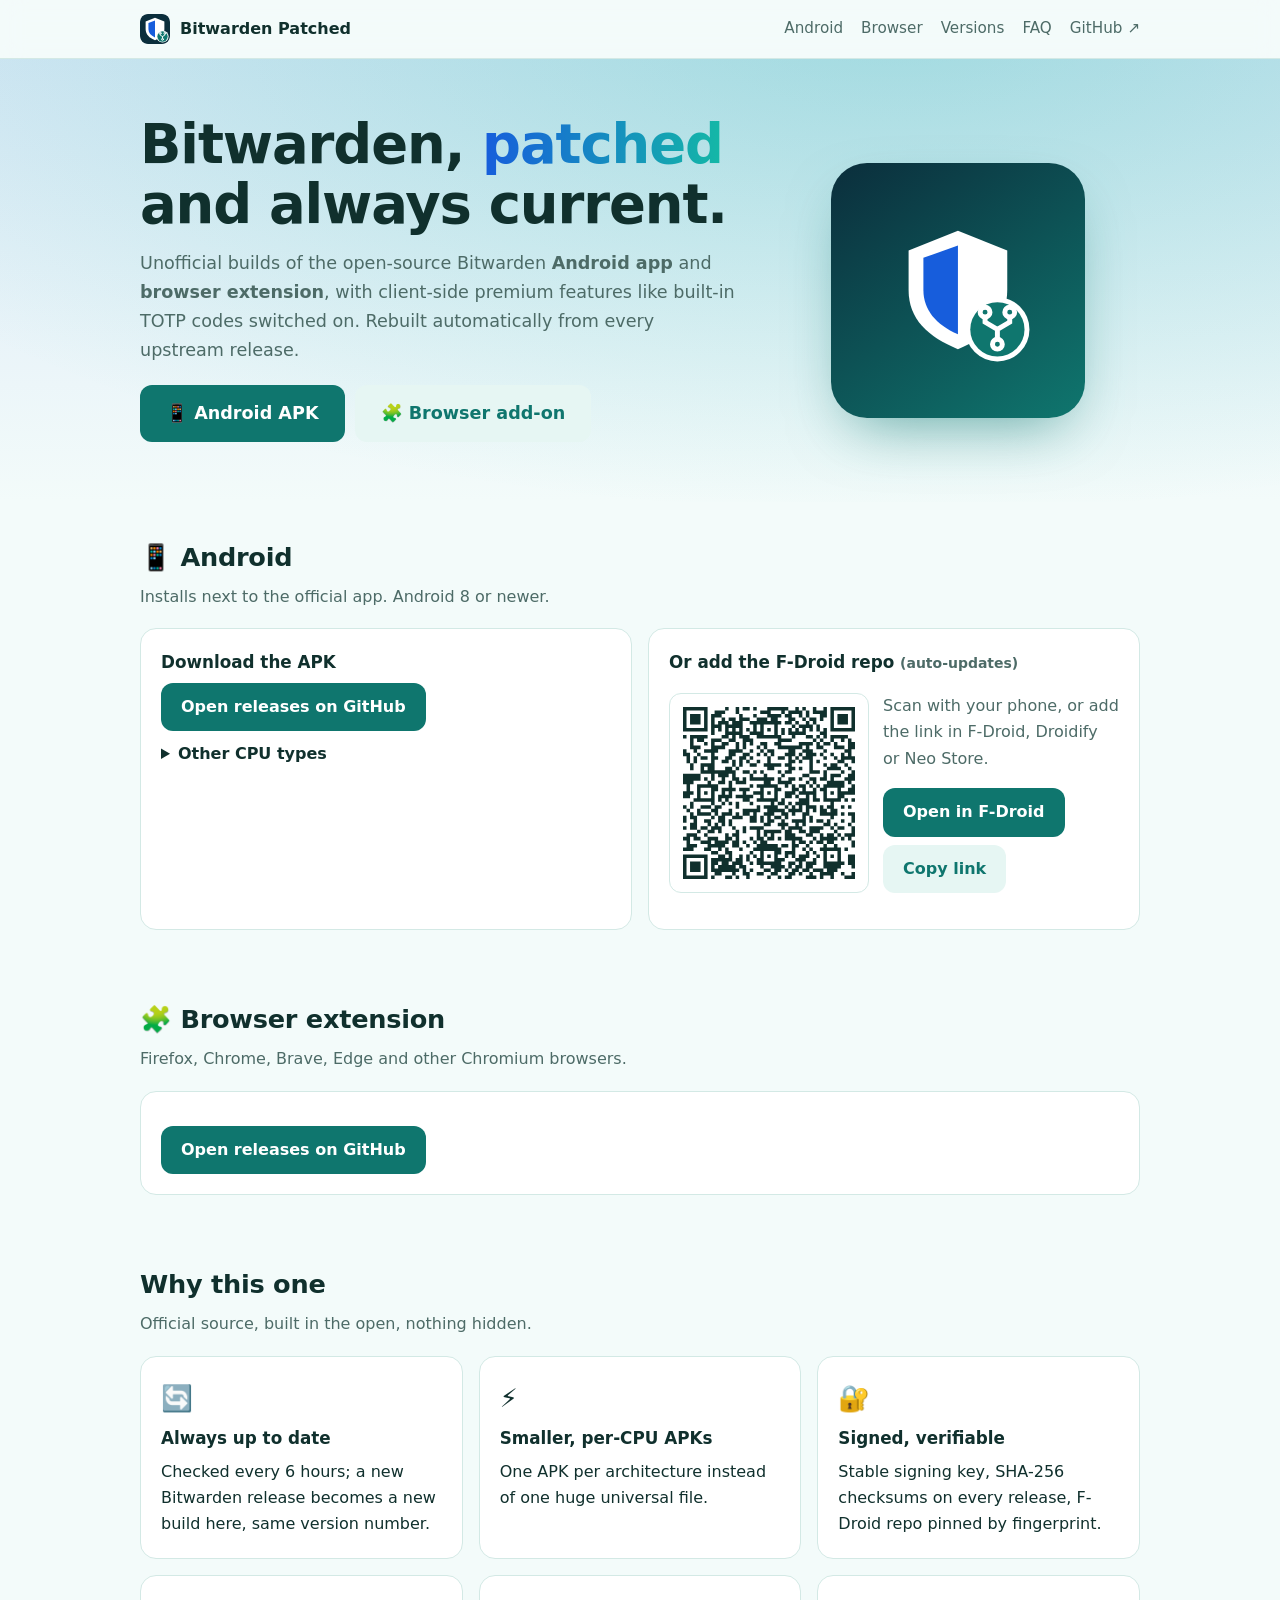
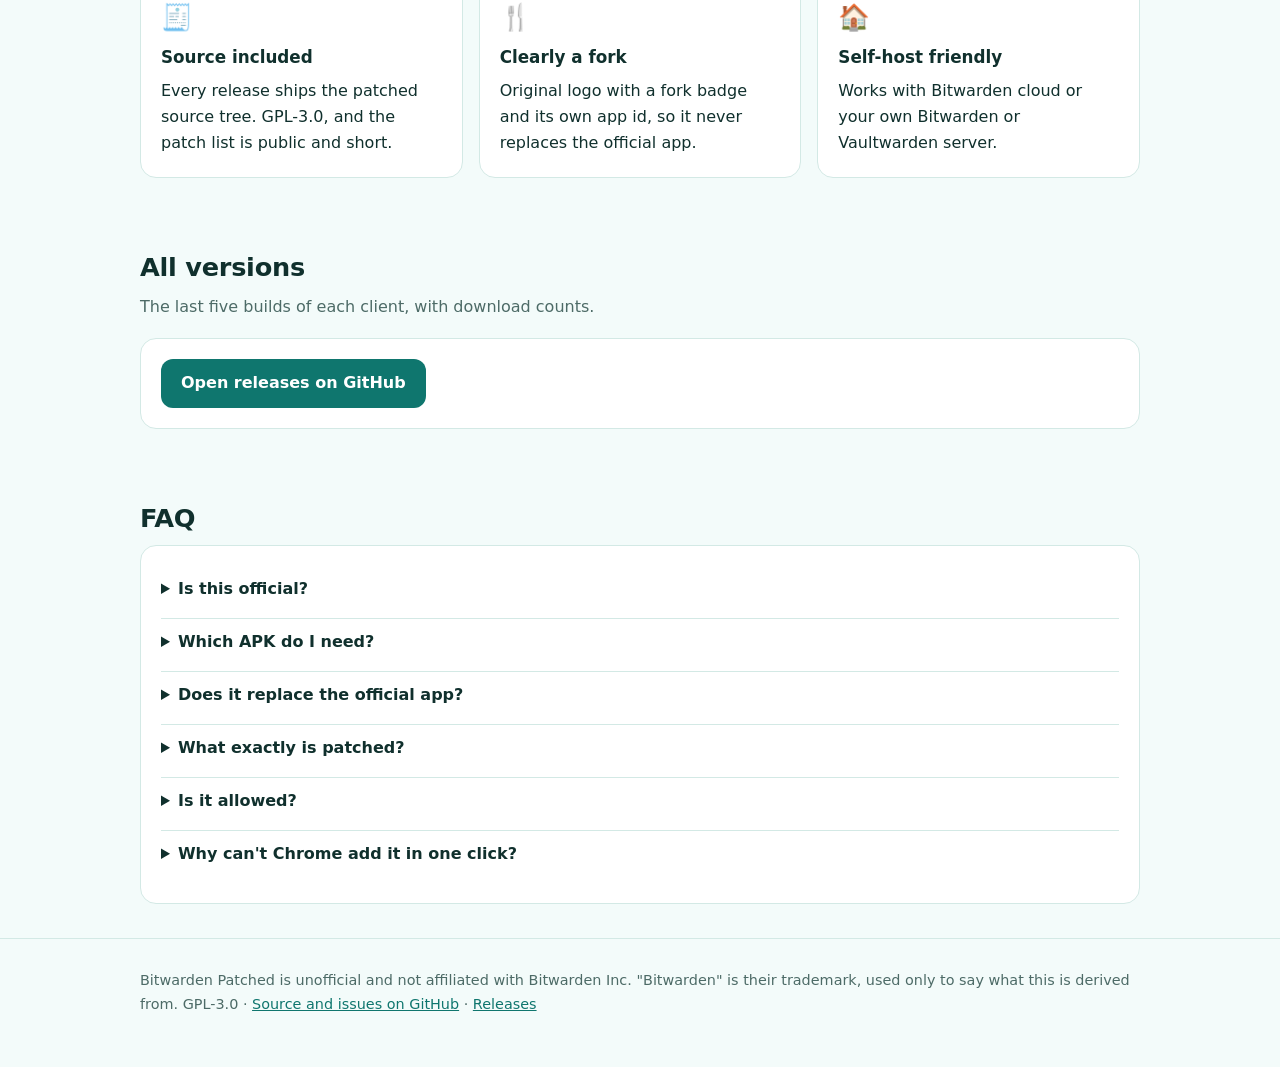
==== docs/index.html @ 2d23d82d "Redesign site: SEO meta, JSON-LD, OG card, dark mode, responsive layout, FAQ Co-Authored-By: Claude " ====
<!DOCTYPE html>
<html lang="en"><head><meta charset="utf-8">
<meta name="viewport" content="width=device-width,initial-scale=1,viewport-fit=cover">
<title>Bitwarden Patched: auto-updated Bitwarden APK and browser extension</title>
<meta name="description" content="Download patched, auto-updated builds of the open-source Bitwarden app for Android (per-CPU APKs, F-Droid repo) and for Firefox, Chrome, Brave and Edge. Built from every upstream release.">
<meta name="keywords" content="Bitwarden, Bitwarden APK, Bitwarden F-Droid, Bitwarden TOTP, Bitwarden premium features, Vaultwarden client, Bitwarden fork, password manager">
<link rel="canonical" href="https://mkalmousli.github.io/bitwarden-patched/">
<meta name="theme-color" content="#0f766e"><meta name="color-scheme" content="light dark">
<link rel="icon" href="favicon.svg" type="image/svg+xml"><link rel="manifest" href="site.webmanifest">
<meta property="og:type" content="website"><meta property="og:site_name" content="Bitwarden Patched">
<meta property="og:title" content="Bitwarden Patched: auto-updated Bitwarden APK and browser extension">
<meta property="og:description" content="Patched builds of the open-source Bitwarden clients. Per-CPU APKs, F-Droid repo, Firefox and Chrome add-ons. Updated automatically.">
<meta property="og:url" content="https://mkalmousli.github.io/bitwarden-patched/">
<meta property="og:image" content="https://mkalmousli.github.io/bitwarden-patched/og.png"><meta property="og:image:width" content="1200"><meta property="og:image:height" content="630">
<meta name="twitter:card" content="summary_large_image"><meta name="twitter:title" content="Bitwarden Patched"><meta name="twitter:description" content="Auto-updated patched builds of the open-source Bitwarden Android app and browser extension."><meta name="twitter:image" content="https://mkalmousli.github.io/bitwarden-patched/og.png">
<script type="application/ld+json">{"@context":"https://schema.org","@graph":[
{"@type":"SoftwareApplication","name":"Bitwarden Patched","applicationCategory":"SecurityApplication","operatingSystem":"Android 8+, Firefox, Chrome, Edge, Brave","description":"Unofficial patched builds of the open-source Bitwarden clients, rebuilt automatically from every upstream release.","url":"https://mkalmousli.github.io/bitwarden-patched/","image":"https://mkalmousli.github.io/bitwarden-patched/og.png","license":"https://www.gnu.org/licenses/gpl-3.0.html","isBasedOn":"https://github.com/bitwarden/android","offers":{"@type":"Offer","price":"0","priceCurrency":"USD"}},
{"@type":"FAQPage","mainEntity":[
{"@type":"Question","name":"Is Bitwarden Patched official?","acceptedAnswer":{"@type":"Answer","text":"No. It is an unofficial community fork built from the open-source Bitwarden clients and is not affiliated with Bitwarden Inc."}},
{"@type":"Question","name":"Which Android APK should I download?","acceptedAnswer":{"@type":"Answer","text":"Most phones made since 2017 need arm64-v8a. The site detects it for you. Older 32-bit phones need armeabi-v7a; emulators and Chromebooks usually need x86_64."}},
{"@type":"Question","name":"Does it replace the official Bitwarden app?","acceptedAnswer":{"@type":"Answer","text":"No. It uses its own application id (com.x8bit.bitwarden.patched), so it installs next to the official app."}},
{"@type":"Question","name":"How do I get automatic updates on Android?","acceptedAnswer":{"@type":"Answer","text":"Add the F-Droid repository from this page (scan the QR code) to F-Droid, Droidify or Neo Store."}}]}]}</script>
<style>
:root{--t:#0f766e;--t2:#14b8a6;--bw:#175ddc;--bg:#f3fbfa;--card:#fff;--ink:#10302d;--mut:#4d6b67;--line:#d3e9e5;--soft:#e6f6f3;--r:16px}
@media(prefers-color-scheme:dark){:root{--t:#2dd4bf;--t2:#14b8a6;--bg:#071b1c;--card:#0d2a2c;--ink:#e3f5f2;--mut:#93b5b0;--line:#17403f;--soft:#12363a}}
*{box-sizing:border-box}html{scroll-behavior:smooth;scroll-padding-top:70px}
body{margin:0;font:16px/1.65 system-ui,-apple-system,"Segoe UI",Roboto,sans-serif;color:var(--ink);background:var(--bg);-webkit-text-size-adjust:100%}
a{color:var(--t)}img,svg{max-width:100%}
.skip{position:absolute;left:-999px}.skip:focus{left:8px;top:8px;background:#fff;color:#000;padding:8px;z-index:9}
.wrap{max-width:1040px;margin:auto;padding:0 20px}
header.nav{position:sticky;top:0;z-index:5;backdrop-filter:blur(12px);background:color-mix(in srgb,var(--bg) 82%,transparent);border-bottom:1px solid var(--line)}
.nav .wrap{display:flex;align-items:center;gap:18px;height:58px}
.brand{display:flex;align-items:center;gap:10px;font-weight:700;color:var(--ink);text-decoration:none;margin-right:auto}
.brand svg{width:30px;height:30px;border-radius:8px}
.nav a.l{color:var(--mut);text-decoration:none;font-size:.95rem}.nav a.l:hover{color:var(--t)}
@media(max-width:700px){.nav a.l{display:none}.nav a.l.keep{display:inline}}
.hero{background:radial-gradient(1200px 500px at 70% -10%,color-mix(in srgb,var(--t2) 28%,transparent),transparent),linear-gradient(180deg,color-mix(in srgb,var(--bw) 12%,var(--bg)),var(--bg));padding:56px 0 36px}
.hero .wrap{display:grid;grid-template-columns:1.25fr .75fr;gap:30px;align-items:center}
@media(max-width:820px){.hero .wrap{grid-template-columns:1fr}.hero{padding-top:36px}}
h1{font-size:clamp(2rem,5.5vw,3.4rem);line-height:1.1;margin:0 0 14px;letter-spacing:-.02em}
h1 em{font-style:normal;background:linear-gradient(90deg,var(--bw),var(--t2));-webkit-background-clip:text;background-clip:text;color:transparent}
.lead{font-size:1.1rem;color:var(--mut);max-width:34em;margin:0 0 20px}
.cta{display:flex;gap:10px;flex-wrap:wrap}
.btn{display:inline-flex;flex-direction:column;align-items:center;justify-content:center;background:var(--t);color:#fff;text-decoration:none;padding:11px 20px;border-radius:12px;border:0;font:inherit;font-weight:600;cursor:pointer;transition:transform .15s,box-shadow .15s;min-height:44px}
@media(prefers-color-scheme:dark){.btn{color:#042f2e}}
.btn:hover{transform:translateY(-1px);box-shadow:0 6px 18px color-mix(in srgb,var(--t) 35%,transparent)}
.btn.alt{background:var(--soft);color:var(--t)}.btn.big{font-size:1.1rem;padding:14px 26px}
.btn small{color:inherit;font-weight:400;font-size:.78rem;opacity:.9}
.shot{justify-self:center;width:min(280px,70%);aspect-ratio:1;border-radius:36px;background:linear-gradient(145deg,#0b2e3c,#0f766e);display:grid;place-items:center;box-shadow:0 24px 60px -20px rgba(15,118,110,.6)}
.shot svg{width:62%}
@media(max-width:820px){.shot{display:none}}
.stats{display:flex;gap:10px;flex-wrap:wrap;margin-top:24px}
.stats div{background:var(--card);border:1px solid var(--line);border-radius:12px;padding:8px 14px;min-width:110px}.stats b{display:block;font-size:1.3rem;color:var(--t);line-height:1.2}.stats span{font-size:.8rem;color:var(--mut)}
section{padding:34px 0}section h2{font-size:1.6rem;margin:0 0 6px;letter-spacing:-.01em}.sub{color:var(--mut);margin:0 0 18px}
.grid{display:grid;grid-template-columns:repeat(auto-fit,minmax(280px,1fr));gap:16px}
.card{background:var(--card);border:1px solid var(--line);border-radius:var(--r);padding:20px}
.card h3{margin:0 0 6px;font-size:1.05rem}
#qr{width:200px;height:200px;border-radius:12px;border:1px solid var(--line);background:#fff;padding:6px;display:block;margin:8px 0}
.row{display:flex;gap:8px;flex-wrap:wrap;margin:8px 0}
code{background:var(--soft);padding:2px 7px;border-radius:6px;font-size:.85rem;overflow-wrap:anywhere}
.tabs{display:flex;gap:6px;flex-wrap:wrap;margin:0 0 14px}.tabs button{border:1px solid var(--line);background:var(--card);color:var(--ink);border-radius:999px;padding:8px 16px;font:inherit;cursor:pointer;min-height:40px}.tabs button.on{background:var(--t);color:#fff;border-color:var(--t)}
@media(prefers-color-scheme:dark){.tabs button.on{color:#042f2e}}
ol{padding-left:22px}li{margin:6px 0}
table{width:100%;border-collapse:collapse;font-size:.93rem}td{padding:8px 6px;border-bottom:1px solid var(--line);vertical-align:top}td:last-child{text-align:right;white-space:nowrap}
details{border-top:1px solid var(--line);padding:10px 0}details:first-of-type{border-top:0}summary{cursor:pointer;font-weight:600;min-height:32px}
.tag{font-size:.68rem;background:var(--t);color:#fff;border-radius:6px;padding:1px 7px;margin-left:6px;vertical-align:middle}
@media(prefers-color-scheme:dark){.tag{color:#042f2e}}
small,.muted{color:var(--mut)}
.ico{font-size:1.6rem;display:block;margin-bottom:6px}
footer{border-top:1px solid var(--line);padding:30px 0 50px;color:var(--mut);font-size:.9rem}
.skeleton{opacity:.6}
@media(max-width:520px){.wrap{padding:0 16px}.btn.big{width:100%}.cta .btn{flex:1 1 100%}td{font-size:.88rem}}
@media(prefers-reduced-motion:reduce){*{transition:none!important;scroll-behavior:auto!important}}
</style></head><body>
<a class="skip" href="#main">Skip to content</a>
<header class="nav"><div class="wrap">
<a class="brand" href="#top"><svg viewBox="0 0 64 64" aria-hidden="true"><rect width="64" height="64" rx="14" fill="#0b2e3c"/><path d="M32 8 12 16v16c0 12 8 19 20 24 12-5 20-12 20-24V16z" fill="#fff"/><path d="M32 14v36c-9-4-14-10-14-18V19z" fill="#175ddc"/><circle cx="48" cy="48" r="13" fill="#fff"/><circle cx="48" cy="48" r="11" fill="#0f766e"/><g stroke="#fff" stroke-width="2" fill="none" stroke-linecap="round"><path d="M43 41v4l5 3v5M53 41v4l-5 3"/><circle cx="43" cy="41" r="2" fill="#0f766e"/><circle cx="53" cy="41" r="2" fill="#0f766e"/><circle cx="48" cy="54" r="2" fill="#0f766e"/></g></svg>Bitwarden Patched</a>
<a class="l keep" href="#android">Android</a><a class="l keep" href="#browser">Browser</a><a class="l" href="#downloads">Versions</a><a class="l" href="#faq">FAQ</a><a class="l" href="https://github.com/mkalmousli/bitwarden-patched">GitHub ↗</a>
</div></header>

<div class="hero" id="top"><div class="wrap">
<div><h1>Bitwarden, <em>patched</em> and always current.</h1>
<p class="lead">Unofficial builds of the open-source Bitwarden <b>Android app</b> and <b>browser extension</b>, with client-side premium features like built-in TOTP codes switched on. Rebuilt automatically from every upstream release.</p>
<div class="cta"><a class="btn big" id="heroApk" href="#android">📱 Android APK</a><a class="btn big alt" id="heroBro" href="#browser">🧩 Browser add-on</a></div>
<div class="stats" id="stats"></div></div>
<div class="shot" aria-hidden="true"><svg viewBox="0 0 64 64"><path d="M32 8 12 16v16c0 12 8 19 20 24 12-5 20-12 20-24V16z" fill="#fff"/><path d="M32 14v36c-9-4-14-10-14-18V19z" fill="#175ddc"/><circle cx="48" cy="48" r="13" fill="#fff"/><circle cx="48" cy="48" r="11" fill="#0f766e"/><g stroke="#fff" stroke-width="2" fill="none" stroke-linecap="round"><path d="M43 41v4l5 3v5M53 41v4l-5 3"/><circle cx="43" cy="41" r="2" fill="#0f766e"/><circle cx="53" cy="41" r="2" fill="#0f766e"/><circle cx="48" cy="54" r="2" fill="#0f766e"/></g></svg></div>
</div></div>

<main id="main" class="wrap">
<section id="android"><h2>📱 Android</h2><p class="sub">Installs next to the official app. Android 8 or newer.</p>
<div class="grid">
<div class="card"><h3>Download the APK</h3><div id="apk" class="skeleton">Loading latest version…</div>
<details><summary>Other CPU types</summary><div id="apks"></div></details></div>
<div class="card"><h3>Or add the F-Droid repo <small>(auto-updates)</small></h3>
<div class="row" style="align-items:flex-start;flex-wrap:nowrap;gap:14px"><img id="qr" src="fdroid-qr.svg" alt="QR code for the Bitwarden Patched F-Droid repository" width="200" height="200">
<div><p class="muted" style="margin-top:8px">Scan with your phone, or add the link in F-Droid, Droidify or Neo Store.</p>
<div class="row"><a class="btn" id="fd" href="#">Open in F-Droid</a><button class="btn alt" id="cp" type="button">Copy link</button></div></div></div></div>
</div></section>

<section id="browser"><h2>🧩 Browser extension</h2><p class="sub">Firefox, Chrome, Brave, Edge and other Chromium browsers.</p>
<div class="card"><div class="tabs" id="tabs" role="tablist"></div><div id="bro" class="skeleton">Loading…</div></div></section>

<section id="features"><h2>Why this one</h2><p class="sub">Official source, built in the open, nothing hidden.</p>
<div class="grid">
<div class="card"><span class="ico">🔄</span><h3>Always up to date</h3>Checked every 6 hours; a new Bitwarden release becomes a new build here, same version number.</div>
<div class="card"><span class="ico">⚡</span><h3>Smaller, per-CPU APKs</h3>One APK per architecture instead of one huge universal file.</div>
<div class="card"><span class="ico">🔐</span><h3>Signed, verifiable</h3>Stable signing key, SHA-256 checksums on every release, F-Droid repo pinned by fingerprint.</div>
<div class="card"><span class="ico">🧾</span><h3>Source included</h3>Every release ships the patched source tree. GPL-3.0, and the patch list is public and short.</div>
<div class="card"><span class="ico">🍴</span><h3>Clearly a fork</h3>Original logo with a fork badge and its own app id, so it never replaces the official app.</div>
<div class="card"><span class="ico">🏠</span><h3>Self-host friendly</h3>Works with Bitwarden cloud or your own Bitwarden or Vaultwarden server.</div>
</div></section>

<section id="downloads"><h2>All versions</h2><p class="sub">The last five builds of each client, with download counts.</p>
<div class="card" id="dl">Loading…</div></section>

<section id="faq"><h2>FAQ</h2>
<div class="card">
<details><summary>Is this official?</summary><p>No. It is an unofficial community fork of the open-source Bitwarden clients and is not affiliated with or endorsed by Bitwarden Inc.</p></details>
<details><summary>Which APK do I need?</summary><p>Most phones since 2017 need <b>arm64-v8a</b>; the button above picks for you. Older 32-bit phones: <b>armeabi-v7a</b>. Emulators and Chromebooks: <b>x86_64</b>.</p></details>
<details><summary>Does it replace the official app?</summary><p>No. The app id is <code>com.x8bit.bitwarden.patched</code>, so both can be installed side by side. You log in with your normal account.</p></details>
<details><summary>What exactly is patched?</summary><p>The client-side premium check is always on, plus name, app id and fork badge. Encryption, networking and sync are untouched. Anything the <em>server</em> enforces still follows your plan. <a href="https://github.com/mkalmousli/bitwarden-patched#patches">Full patch list</a>.</p></details>
<details><summary>Is it allowed?</summary><p>The clients are GPL-3.0, so modifying and redistributing them is permitted. Bitwarden's hosted service has its own terms; self-hosted servers are the intended setup. If you rely on Bitwarden's cloud, consider buying a plan.</p></details>
<details><summary>Why can't Chrome add it in one click?</summary><p>Chrome, Brave and Edge only install extensions from their own stores, or unpacked in developer mode. The steps above take about a minute. Firefox installs the signed add-on directly.</p></details>
</div></section>
</main>
<footer><div class="wrap">Bitwarden Patched is unofficial and not affiliated with Bitwarden Inc. "Bitwarden" is their trademark, used only to say what this is derived from. GPL-3.0 · <a href="https://github.com/mkalmousli/bitwarden-patched">Source and issues on GitHub</a> · <a href="https://github.com/mkalmousli/bitwarden-patched/releases">Releases</a></div></footer>

<script>
const R="mkalmousli/bitwarden-patched",FP="B1D78FEC2A8513EFD0EF78AE2C73887DFDC84F4CE6C786C61D524E1D4B43821B";
const $=id=>document.getElementById(id),mb=n=>(n/1048576).toFixed(0)+" MB",fmt=n=>n.toLocaleString(),day=d=>new Date(d).toLocaleDateString(undefined,{year:"numeric",month:"short",day:"numeric"});
const base=location.origin+location.pathname.replace(/[^/]*$/,"");
const repoUrl=base+"repo?fingerprint="+FP;
$("fd").href=repoUrl.replace(/^https?:\/\//,"fdroidrepos://");
$("cp").onclick=()=>navigator.clipboard.writeText(repoUrl).then(()=>$("cp").textContent="Copied ✓");

const ABI={"arm64-v8a":"Most phones since 2017","armeabi-v7a":"Older 32-bit phones","x86_64":"Emulators, Chromebooks","x86":"Old emulators","universal":"Any device (larger)"};
async function guessAbi(){
  try{const h=await navigator.userAgentData.getHighEntropyValues(["architecture","bitness"]);
    if(h.architecture==="arm")return h.bitness==="32"?"armeabi-v7a":"arm64-v8a";
    if(h.architecture==="x86")return h.bitness==="32"?"x86":"x86_64";}catch(e){}
  return /armv7|armeabi/i.test(navigator.userAgent)?"armeabi-v7a":"arm64-v8a";
}
const abiOf=a=>(a.name.match(/-(arm64-v8a|armeabi-v7a|x86_64|x86|universal)\.apk$/)||[])[1];
const me=navigator.brave?"brave":/Firefox\//.test(navigator.userAgent)?"firefox":/Edg\//.test(navigator.userAgent)?"edge":"chrome";
const BROWSERS={firefox:{name:"Firefox",ext:"about:debugging#/runtime/this-firefox"},chrome:{name:"Chrome",ext:"chrome://extensions"},brave:{name:"Brave",ext:"brave://extensions"},edge:{name:"Edge",ext:"edge://extensions"}};
let rel={},counts={};
const dl=a=>a.pages?base+a.pages:a.release_url,cnt=a=>counts[a.name]!=null?` · ${fmt(counts[a.name])} ↓`:"";
function showBrowser(k){
  document.querySelectorAll("#tabs button").forEach(b=>{b.classList.toggle("on",b.dataset.k===k);b.setAttribute("aria-selected",b.dataset.k===k)});
  const v=rel.browser;$("bro").classList.remove("skeleton");
  if(!v){$("bro").textContent="No browser release yet.";return}
  const a=v.assets,zip=a.find(x=>/chrome\.zip$/.test(x.name)),ffzip=a.find(x=>/firefox\.zip$/.test(x.name)),
    xpi=a.find(x=>x.name.endsWith(".xpi")&&x.pages),crx=a.find(x=>x.name.endsWith(".crx")&&x.pages),ver=v.tag.replace("browser-v","");
  if(k==="firefox"){
    $("bro").innerHTML=xpi?`<a class="btn big" href="${dl(xpi)}">🦊 Add to Firefox<small>one click, then confirm · updates itself · v${ver}</small></a>`
      :`<p>The signed Firefox add-on is not available for this version yet.</p>`+(ffzip?`<a class="btn" href="${ffzip.release_url}">Firefox zip</a><p class="muted">Temporary install: open <code>about:debugging#/runtime/this-firefox</code> → Load Temporary Add-on → pick the zip.</p>`:"");
  }else{
    const b=BROWSERS[k];
    $("bro").innerHTML=`<p><b>${b.name}</b> only installs outside-store extensions in developer mode. About a minute, v${ver}:</p>
    <ol><li><a class="btn" href="${zip?zip.release_url:"#"}">⬇ Download the extension zip</a> then unzip it.</li>
    <li>Open <code>${b.ext}</code> <button class="btn alt" id="ce" type="button">Copy address</button> <small>(browsers block links to it)</small></li>
    <li>Switch on <b>Developer mode</b>.</li><li>Click <b>Load unpacked</b> and pick the unzipped folder.</li></ol>
    ${crx?`<details><summary>Self-updating CRX (Linux, or by policy)</summary><p><a class="btn alt" href="${dl(crx)}">Download .crx</a> Drag it onto the extensions page. Chrome on Windows and macOS only accepts it through an extension policy.</p></details>`:""}`;
    $("ce").onclick=()=>navigator.clipboard.writeText(b.ext).then(()=>$("ce").textContent="Copied ✓");
  }
}
function versionTable(list,label){
  return list.map((v,i)=>`<details ${i?"":"open"}><summary>${label} ${v.tag.replace(/^browser-|-bwpm$/g,"")} <small>· ${day(v.built)}${i?"":' <span class="tag">latest</span>'}</small></summary><p><small><a href="${v.release}">Release notes and checksums</a></small></p><table>`+
    v.assets.filter(a=>a.name!=="SHA256SUMS").map(a=>`<tr><td><a href="${dl(a)}">${a.name.replace(/^bitwarden-patched-/,"")}</a><small>${cnt(a)}</small></td><td>${mb(a.size)}</td></tr>`).join("")+"</table></details>").join("");
}
Promise.all([fetch("data/versions.json").then(r=>r.json()),
  fetch(`https://api.github.com/repos/${R}/releases?per_page=30`).then(r=>r.json()).catch(()=>[])]).then(async([d,rs])=>{
  let total=0;if(Array.isArray(rs))for(const r of rs)for(const a of r.assets){counts[a.name]=a.download_count;total+=a.download_count}
  rel={android:d.android[0],browser:d.browser[0]};
  const apks=(rel.android?.assets||[]).filter(abiOf),guess=await guessAbi(),best=apks.find(a=>abiOf(a)===guess)||apks[0];
  $("apk").classList.remove("skeleton");
  if(best){
    $("apk").innerHTML=`<a class="btn big" href="${dl(best)}">⬇ Download APK<small>${abiOf(best)} · ${mb(best.size)} · v${rel.android.tag.replace(/^v|-bwpm$/g,"")}</small></a><p class="muted"><small>Picked for your device. Wrong? See other CPU types below.</small></p>`;
    $("heroApk").href=dl(best);$("heroApk").innerHTML=`📱 Android APK<small>${abiOf(best)} · ${mb(best.size)}</small>`;
  }else $("apk").textContent="No Android release yet.";
  $("apks").innerHTML="<table>"+apks.map(a=>`<tr><td><a href="${dl(a)}">${abiOf(a)}</a>${abiOf(a)===guess?'<span class="tag">your device</span>':""}<br><small>${ABI[abiOf(a)]}</small></td><td>${mb(a.size)}</td></tr>`).join("")+"</table>";
  $("tabs").innerHTML=Object.entries(BROWSERS).map(([k,b])=>`<button data-k="${k}" role="tab" type="button">${b.name}${k===me?" ✓":""}</button>`).join("");
  document.querySelectorAll("#tabs button").forEach(b=>b.onclick=()=>showBrowser(b.dataset.k));
  showBrowser(me);
  if(me==="firefox"&&rel.browser){$("heroBro").innerHTML="🦊 Add to Firefox";$("heroBro").href="#browser"}
  $("dl").innerHTML=(d.android.length?"<h3>Android</h3>"+versionTable(d.android,"Android"):"")+(d.browser.length?"<h3>Browser extension</h3>"+versionTable(d.browser,"Browser"):"")||"No releases yet.";
  $("stats").innerHTML=`<div><b>${fmt(total)}</b><span>downloads</span></div>`+(rel.android?`<div><b>${rel.android.tag.replace(/^v|-bwpm$/g,"")}</b><span>latest version</span></div>`:"")+`<div><b>${day(d.generated)}</b><span>site updated</span></div>`;
}).catch(()=>{for(const i of["apk","bro","dl"]){$(i).classList.remove("skeleton");$(i).innerHTML=`<a class="btn" href="https://github.com/${R}/releases">Open releases on GitHub</a>`}});
</script></body></html>
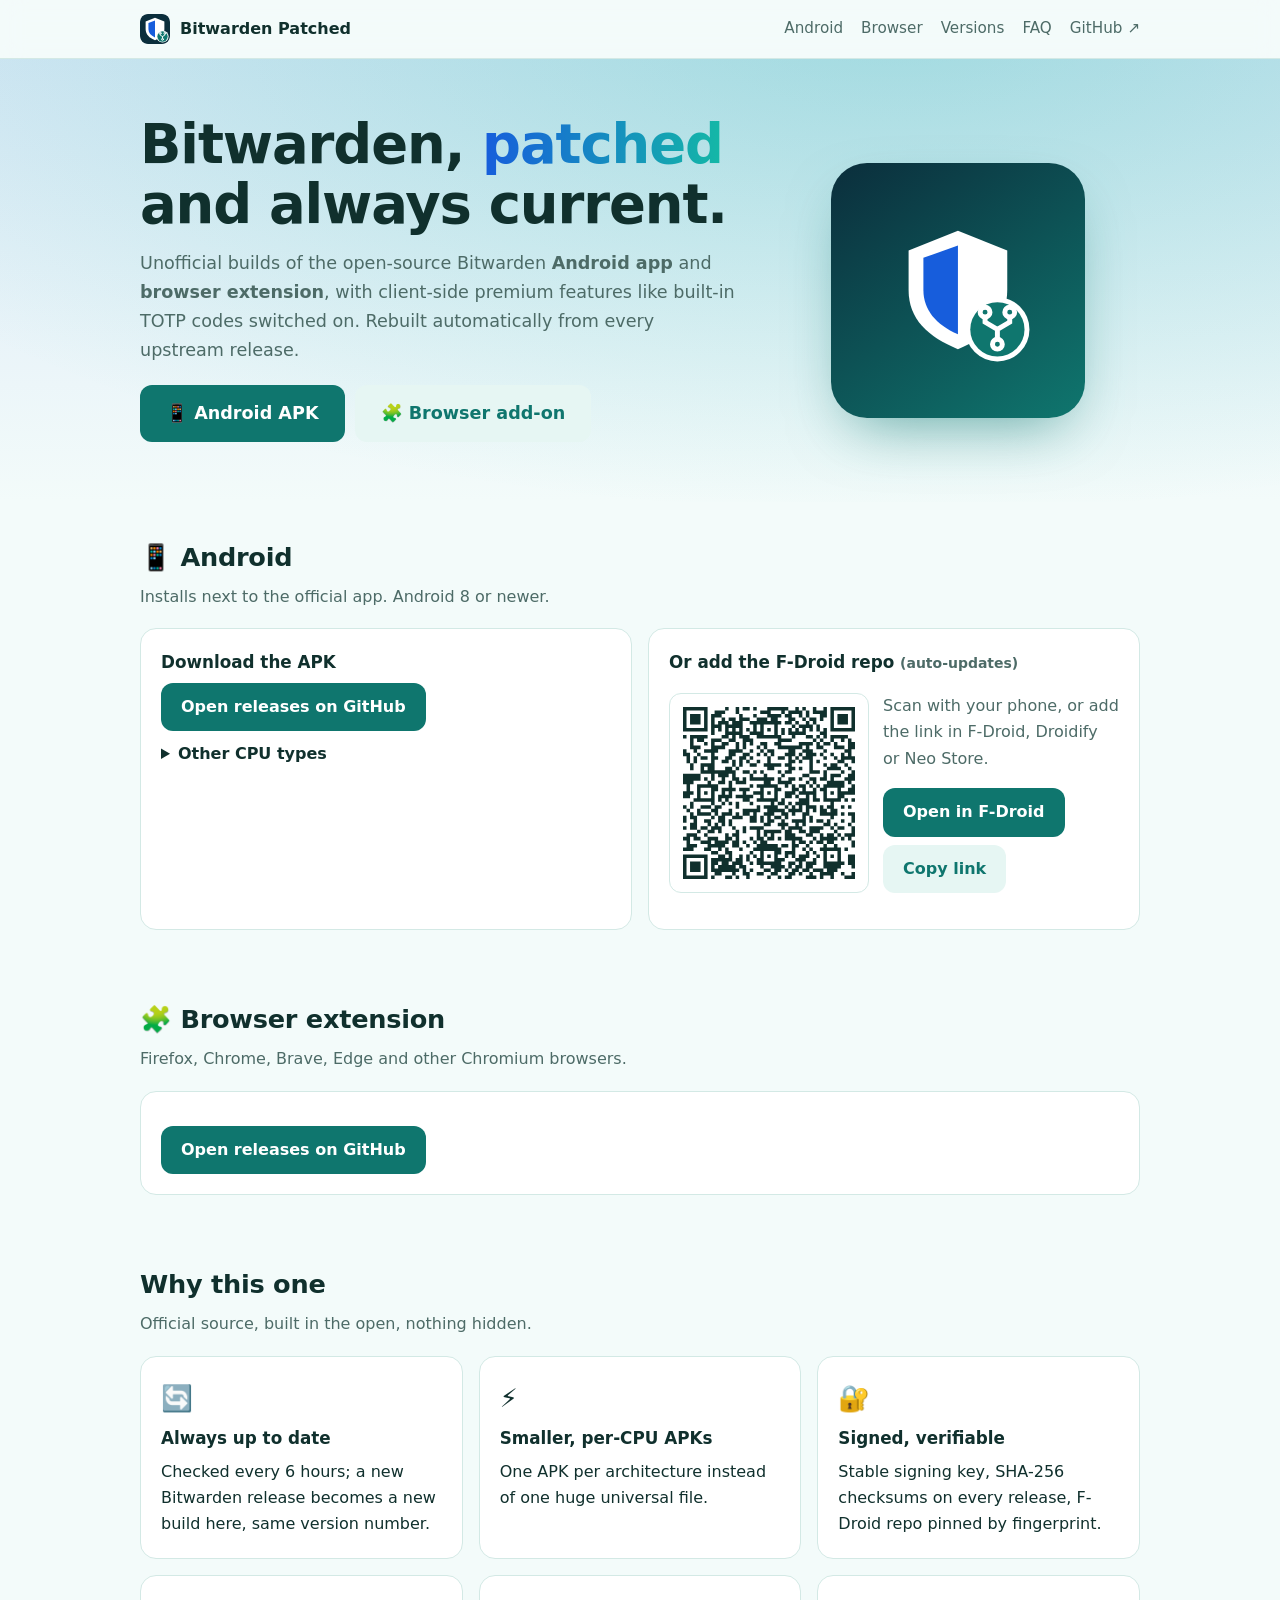
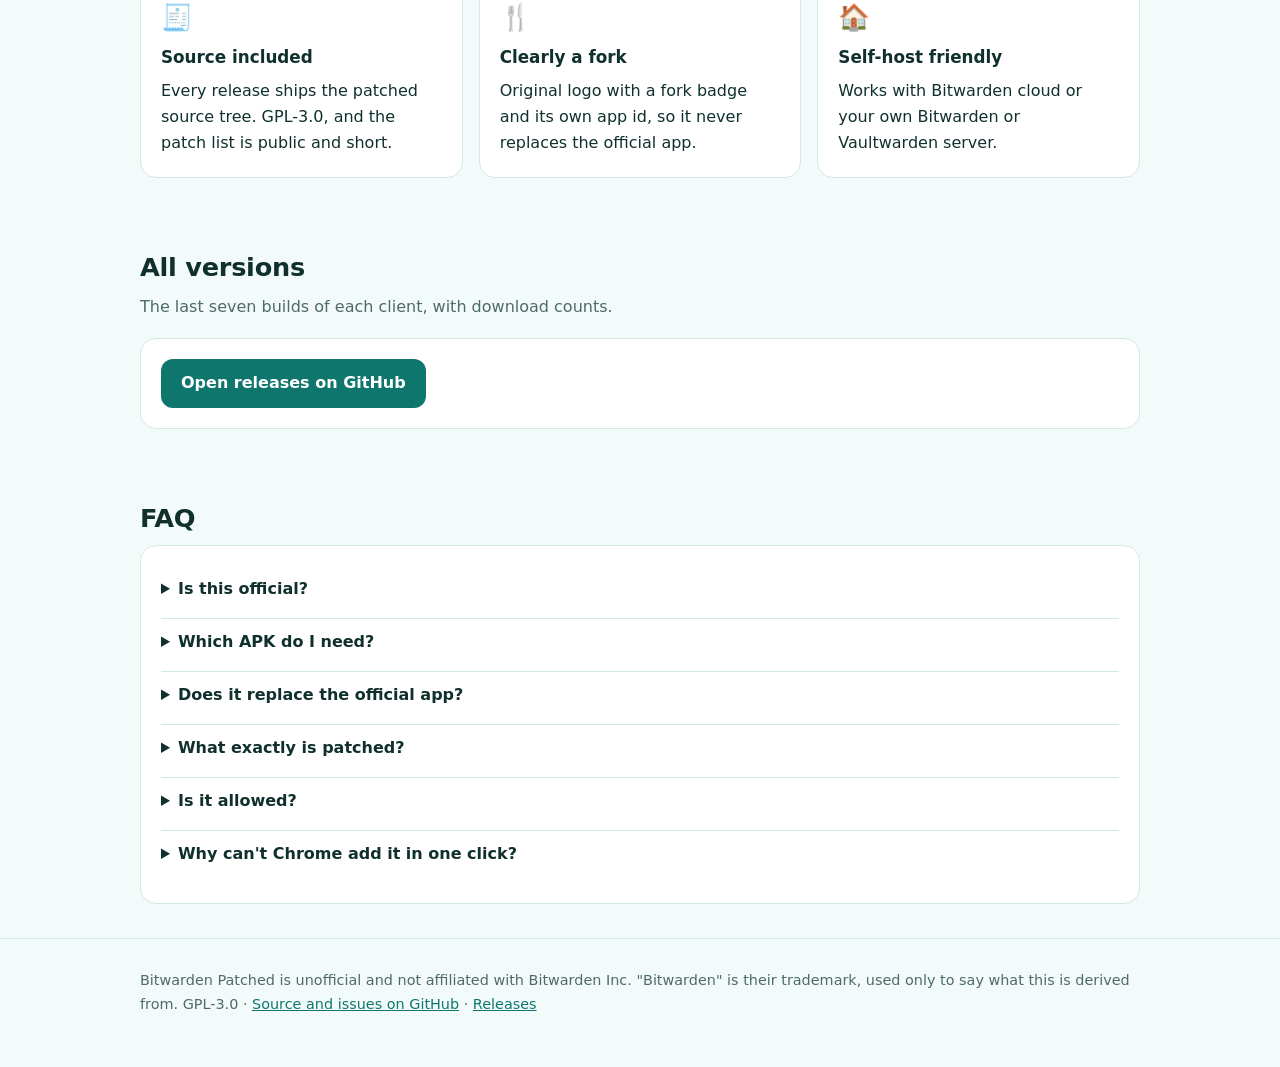
==== commit 04de1d58: "Keep 7 versions per platform, rotate Pages APKs per file by CPU priority; stop mobile tap highlight " ====
--- a/docs/index.html
+++ b/docs/index.html
@@ -23,7 +23,7 @@
 <style>
 :root{--t:#0f766e;--t2:#14b8a6;--bw:#175ddc;--bg:#f3fbfa;--card:#fff;--ink:#10302d;--mut:#4d6b67;--line:#d3e9e5;--soft:#e6f6f3;--r:16px}
 @media(prefers-color-scheme:dark){:root{--t:#2dd4bf;--t2:#14b8a6;--bg:#071b1c;--card:#0d2a2c;--ink:#e3f5f2;--mut:#93b5b0;--line:#17403f;--soft:#12363a}}
-*{box-sizing:border-box}html{scroll-behavior:smooth;scroll-padding-top:70px}
+*{box-sizing:border-box;-webkit-tap-highlight-color:transparent}a,button,summary{touch-action:manipulation}button,.btn,summary,.tabs button{-webkit-user-select:none;user-select:none}:focus:not(:focus-visible){outline:none}:focus-visible{outline:2px solid var(--t2);outline-offset:2px}summary{list-style-position:inside}html{scroll-behavior:smooth;scroll-padding-top:70px}
 body{margin:0;font:16px/1.65 system-ui,-apple-system,"Segoe UI",Roboto,sans-serif;color:var(--ink);background:var(--bg);-webkit-text-size-adjust:100%}
 a{color:var(--t)}img,svg{max-width:100%}
 .skip{position:absolute;left:-999px}.skip:focus{left:8px;top:8px;background:#fff;color:#000;padding:8px;z-index:9}
@@ -44,7 +44,7 @@
 .btn{display:inline-flex;flex-direction:column;align-items:center;justify-content:center;background:var(--t);color:#fff;text-decoration:none;padding:11px 20px;border-radius:12px;border:0;font:inherit;font-weight:600;cursor:pointer;transition:transform .15s,box-shadow .15s;min-height:44px}
 @media(prefers-color-scheme:dark){.btn{color:#042f2e}}
 .btn:hover{transform:translateY(-1px);box-shadow:0 6px 18px color-mix(in srgb,var(--t) 35%,transparent)}
-.btn.alt{background:var(--soft);color:var(--t)}.btn.big{font-size:1.1rem;padding:14px 26px}
+.btn:active{transform:scale(.97)}.btn.alt{background:var(--soft);color:var(--t)}.btn.big{font-size:1.1rem;padding:14px 26px}
 .btn small{color:inherit;font-weight:400;font-size:.78rem;opacity:.9}
 .shot{justify-self:center;width:min(280px,70%);aspect-ratio:1;border-radius:36px;background:linear-gradient(145deg,#0b2e3c,#0f766e);display:grid;place-items:center;box-shadow:0 24px 60px -20px rgba(15,118,110,.6)}
 .shot svg{width:62%}
@@ -110,7 +110,7 @@
 <div class="card"><span class="ico">🏠</span><h3>Self-host friendly</h3>Works with Bitwarden cloud or your own Bitwarden or Vaultwarden server.</div>
 </div></section>
 
-<section id="downloads"><h2>All versions</h2><p class="sub">The last five builds of each client, with download counts.</p>
+<section id="downloads"><h2>All versions</h2><p class="sub">The last seven builds of each client, with download counts.</p>
 <div class="card" id="dl">Loading…</div></section>
 
 <section id="faq"><h2>FAQ</h2>
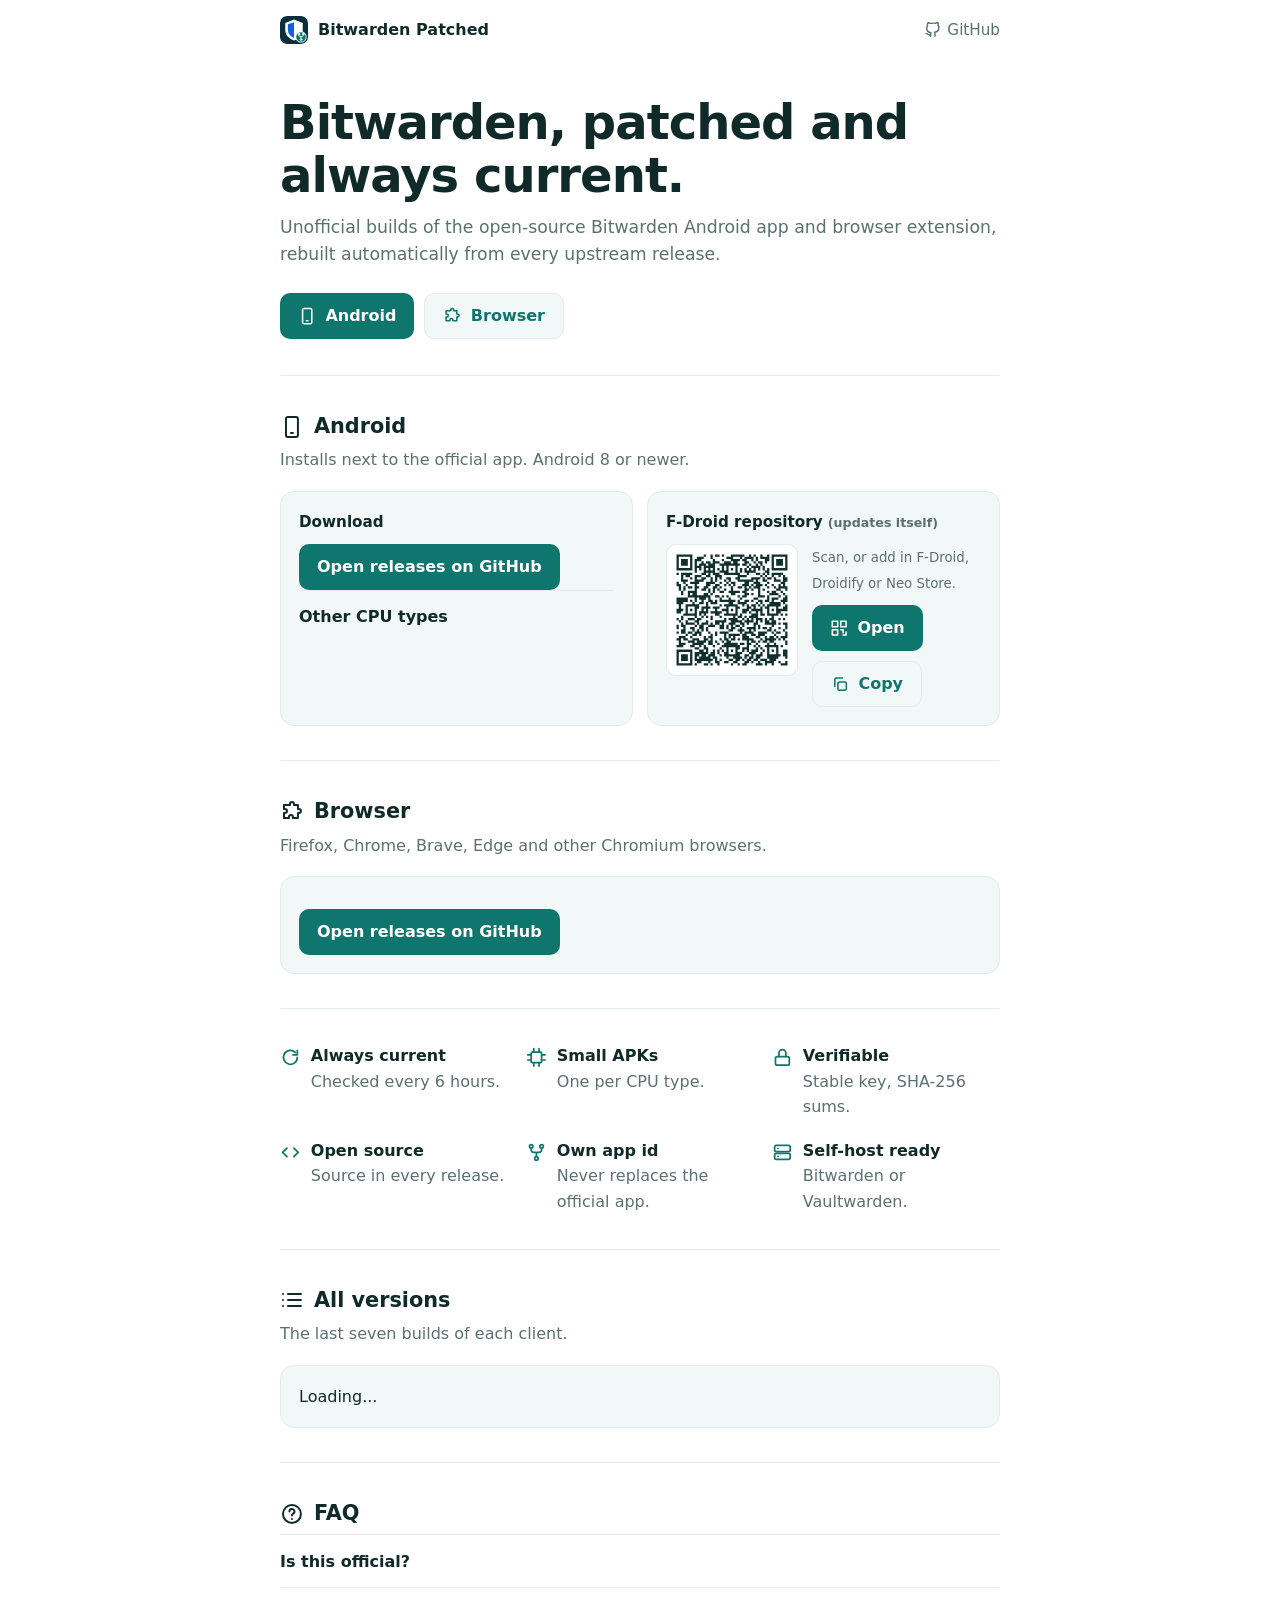
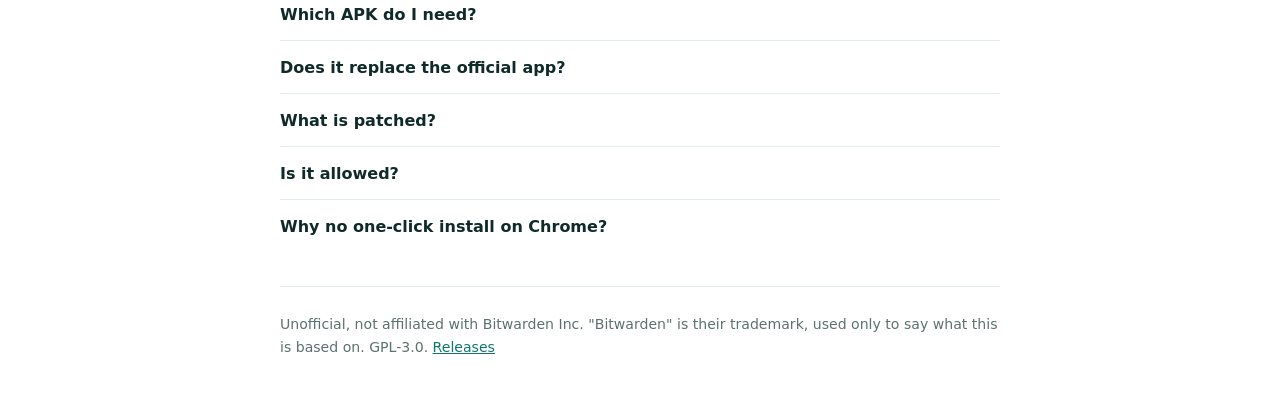
==== commit 433dc9be: "Simpler site: minimal layout, SVG icons instead of emoji Co-Authored-By: Claude Sonnet 5.5 <noreply@" ====
--- a/docs/index.html
+++ b/docs/index.html
@@ -21,117 +21,128 @@
 {"@type":"Question","name":"Does it replace the official Bitwarden app?","acceptedAnswer":{"@type":"Answer","text":"No. It uses its own application id (com.x8bit.bitwarden.patched), so it installs next to the official app."}},
 {"@type":"Question","name":"How do I get automatic updates on Android?","acceptedAnswer":{"@type":"Answer","text":"Add the F-Droid repository from this page (scan the QR code) to F-Droid, Droidify or Neo Store."}}]}]}</script>
 <style>
-:root{--t:#0f766e;--t2:#14b8a6;--bw:#175ddc;--bg:#f3fbfa;--card:#fff;--ink:#10302d;--mut:#4d6b67;--line:#d3e9e5;--soft:#e6f6f3;--r:16px}
-@media(prefers-color-scheme:dark){:root{--t:#2dd4bf;--t2:#14b8a6;--bg:#071b1c;--card:#0d2a2c;--ink:#e3f5f2;--mut:#93b5b0;--line:#17403f;--soft:#12363a}}
-*{box-sizing:border-box;-webkit-tap-highlight-color:transparent}a,button,summary{touch-action:manipulation}button,.btn,summary,.tabs button{-webkit-user-select:none;user-select:none}:focus:not(:focus-visible){outline:none}:focus-visible{outline:2px solid var(--t2);outline-offset:2px}summary{list-style-position:inside}html{scroll-behavior:smooth;scroll-padding-top:70px}
-body{margin:0;font:16px/1.65 system-ui,-apple-system,"Segoe UI",Roboto,sans-serif;color:var(--ink);background:var(--bg);-webkit-text-size-adjust:100%}
-a{color:var(--t)}img,svg{max-width:100%}
+:root{--a:#0f766e;--a2:#14b8a6;--bg:#fff;--ink:#0f2a28;--mut:#5b716e;--line:#e2ecea;--soft:#f2f8f7;--on:#fff}
+@media(prefers-color-scheme:dark){:root{--a:#2dd4bf;--a2:#14b8a6;--bg:#081a1b;--ink:#e6f4f2;--mut:#90b0ab;--line:#1a3b3b;--soft:#0e2527;--on:#042f2e}}
+*{box-sizing:border-box;-webkit-tap-highlight-color:transparent}
+a,button,summary{touch-action:manipulation}button,.btn,summary{-webkit-user-select:none;user-select:none}
+:focus:not(:focus-visible){outline:none}:focus-visible{outline:2px solid var(--a2);outline-offset:2px}
+html{scroll-behavior:smooth}
+body{margin:0;font:16px/1.6 system-ui,-apple-system,"Segoe UI",Roboto,sans-serif;color:var(--ink);background:var(--bg);-webkit-text-size-adjust:100%}
+a{color:var(--a)}
+.i{width:1.15em;height:1.15em;fill:none;stroke:currentColor;stroke-width:2;stroke-linecap:round;stroke-linejoin:round;flex:none}
+.wrap{max-width:760px;margin:auto;padding:0 20px}
 .skip{position:absolute;left:-999px}.skip:focus{left:8px;top:8px;background:#fff;color:#000;padding:8px;z-index:9}
-.wrap{max-width:1040px;margin:auto;padding:0 20px}
-header.nav{position:sticky;top:0;z-index:5;backdrop-filter:blur(12px);background:color-mix(in srgb,var(--bg) 82%,transparent);border-bottom:1px solid var(--line)}
-.nav .wrap{display:flex;align-items:center;gap:18px;height:58px}
-.brand{display:flex;align-items:center;gap:10px;font-weight:700;color:var(--ink);text-decoration:none;margin-right:auto}
-.brand svg{width:30px;height:30px;border-radius:8px}
-.nav a.l{color:var(--mut);text-decoration:none;font-size:.95rem}.nav a.l:hover{color:var(--t)}
-@media(max-width:700px){.nav a.l{display:none}.nav a.l.keep{display:inline}}
-.hero{background:radial-gradient(1200px 500px at 70% -10%,color-mix(in srgb,var(--t2) 28%,transparent),transparent),linear-gradient(180deg,color-mix(in srgb,var(--bw) 12%,var(--bg)),var(--bg));padding:56px 0 36px}
-.hero .wrap{display:grid;grid-template-columns:1.25fr .75fr;gap:30px;align-items:center}
-@media(max-width:820px){.hero .wrap{grid-template-columns:1fr}.hero{padding-top:36px}}
-h1{font-size:clamp(2rem,5.5vw,3.4rem);line-height:1.1;margin:0 0 14px;letter-spacing:-.02em}
-h1 em{font-style:normal;background:linear-gradient(90deg,var(--bw),var(--t2));-webkit-background-clip:text;background-clip:text;color:transparent}
-.lead{font-size:1.1rem;color:var(--mut);max-width:34em;margin:0 0 20px}
-.cta{display:flex;gap:10px;flex-wrap:wrap}
-.btn{display:inline-flex;flex-direction:column;align-items:center;justify-content:center;background:var(--t);color:#fff;text-decoration:none;padding:11px 20px;border-radius:12px;border:0;font:inherit;font-weight:600;cursor:pointer;transition:transform .15s,box-shadow .15s;min-height:44px}
-@media(prefers-color-scheme:dark){.btn{color:#042f2e}}
-.btn:hover{transform:translateY(-1px);box-shadow:0 6px 18px color-mix(in srgb,var(--t) 35%,transparent)}
-.btn:active{transform:scale(.97)}.btn.alt{background:var(--soft);color:var(--t)}.btn.big{font-size:1.1rem;padding:14px 26px}
-.btn small{color:inherit;font-weight:400;font-size:.78rem;opacity:.9}
-.shot{justify-self:center;width:min(280px,70%);aspect-ratio:1;border-radius:36px;background:linear-gradient(145deg,#0b2e3c,#0f766e);display:grid;place-items:center;box-shadow:0 24px 60px -20px rgba(15,118,110,.6)}
-.shot svg{width:62%}
-@media(max-width:820px){.shot{display:none}}
-.stats{display:flex;gap:10px;flex-wrap:wrap;margin-top:24px}
-.stats div{background:var(--card);border:1px solid var(--line);border-radius:12px;padding:8px 14px;min-width:110px}.stats b{display:block;font-size:1.3rem;color:var(--t);line-height:1.2}.stats span{font-size:.8rem;color:var(--mut)}
-section{padding:34px 0}section h2{font-size:1.6rem;margin:0 0 6px;letter-spacing:-.01em}.sub{color:var(--mut);margin:0 0 18px}
-.grid{display:grid;grid-template-columns:repeat(auto-fit,minmax(280px,1fr));gap:16px}
-.card{background:var(--card);border:1px solid var(--line);border-radius:var(--r);padding:20px}
-.card h3{margin:0 0 6px;font-size:1.05rem}
-#qr{width:200px;height:200px;border-radius:12px;border:1px solid var(--line);background:#fff;padding:6px;display:block;margin:8px 0}
-.row{display:flex;gap:8px;flex-wrap:wrap;margin:8px 0}
-code{background:var(--soft);padding:2px 7px;border-radius:6px;font-size:.85rem;overflow-wrap:anywhere}
-.tabs{display:flex;gap:6px;flex-wrap:wrap;margin:0 0 14px}.tabs button{border:1px solid var(--line);background:var(--card);color:var(--ink);border-radius:999px;padding:8px 16px;font:inherit;cursor:pointer;min-height:40px}.tabs button.on{background:var(--t);color:#fff;border-color:var(--t)}
-@media(prefers-color-scheme:dark){.tabs button.on{color:#042f2e}}
-ol{padding-left:22px}li{margin:6px 0}
-table{width:100%;border-collapse:collapse;font-size:.93rem}td{padding:8px 6px;border-bottom:1px solid var(--line);vertical-align:top}td:last-child{text-align:right;white-space:nowrap}
-details{border-top:1px solid var(--line);padding:10px 0}details:first-of-type{border-top:0}summary{cursor:pointer;font-weight:600;min-height:32px}
-.tag{font-size:.68rem;background:var(--t);color:#fff;border-radius:6px;padding:1px 7px;margin-left:6px;vertical-align:middle}
-@media(prefers-color-scheme:dark){.tag{color:#042f2e}}
-small,.muted{color:var(--mut)}
-.ico{font-size:1.6rem;display:block;margin-bottom:6px}
-footer{border-top:1px solid var(--line);padding:30px 0 50px;color:var(--mut);font-size:.9rem}
-.skeleton{opacity:.6}
-@media(max-width:520px){.wrap{padding:0 16px}.btn.big{width:100%}.cta .btn{flex:1 1 100%}td{font-size:.88rem}}
+header{display:flex;align-items:center;gap:10px;height:60px}
+.logo{width:28px;height:28px;border-radius:7px}
+header b{margin-right:auto}
+header a{color:var(--mut);text-decoration:none;display:flex;align-items:center;gap:6px;font-size:.95rem}
+h1{font-size:clamp(2rem,7vw,3rem);line-height:1.1;margin:36px 0 12px;letter-spacing:-.02em}
+.lead{color:var(--mut);font-size:1.08rem;margin:0 0 24px}
+.row{display:flex;gap:10px;flex-wrap:wrap}
+.btn{display:inline-flex;align-items:center;justify-content:center;gap:9px;background:var(--a);color:var(--on);text-decoration:none;border:0;border-radius:10px;padding:0 18px;min-height:46px;font:inherit;font-weight:600;cursor:pointer;transition:opacity .15s,transform .1s}
+.btn:hover{opacity:.9}.btn:active{transform:scale(.97)}
+.btn.alt{background:var(--soft);color:var(--a);border:1px solid var(--line)}
+.btn small{display:block;font-weight:400;font-size:.76rem;opacity:.85;line-height:1.2}
+.btn span{text-align:left;line-height:1.25}
+section{padding:34px 0;border-top:1px solid var(--line)}
+h2{display:flex;align-items:center;gap:10px;font-size:1.3rem;margin:0 0 4px}
+.sub{color:var(--mut);margin:0 0 18px}
+.box{border:1px solid var(--line);border-radius:14px;padding:18px;background:var(--soft)}
+.two{display:grid;grid-template-columns:1fr 1fr;gap:14px}
+@media(max-width:640px){.two{grid-template-columns:1fr}.btn.full{width:100%}}
+.qr{display:flex;gap:14px;align-items:flex-start}
+.qr img{width:132px;height:132px;border-radius:10px;background:#fff;padding:5px;border:1px solid var(--line);flex:none}
+h3{font-size:.95rem;margin:0 0 10px}
+.muted,small{color:var(--mut)}
+code{background:var(--soft);border:1px solid var(--line);padding:1px 6px;border-radius:6px;font-size:.85rem;overflow-wrap:anywhere}
+.tabs{display:flex;gap:6px;flex-wrap:wrap;margin-bottom:14px}
+.tabs button{border:1px solid var(--line);background:none;color:var(--ink);border-radius:999px;padding:0 16px;min-height:40px;font:inherit;cursor:pointer}
+.tabs button.on{background:var(--a);color:var(--on);border-color:var(--a)}
+ol{padding-left:20px;margin:8px 0}li{margin:8px 0}
+table{width:100%;border-collapse:collapse;font-size:.92rem}td{padding:8px 0;border-bottom:1px solid var(--line)}td:last-child{text-align:right;white-space:nowrap}tr:last-child td{border:0}
+details{border-top:1px solid var(--line);padding:6px 0}details:first-child{border:0}
+summary{cursor:pointer;font-weight:600;min-height:40px;display:flex;align-items:center}
+summary::marker{color:var(--mut)}
+.tag{font-size:.7rem;background:var(--a);color:var(--on);border-radius:6px;padding:1px 7px;margin-left:8px}
+.facts{display:grid;grid-template-columns:repeat(auto-fit,minmax(200px,1fr));gap:18px;list-style:none;padding:0;margin:0}
+.facts li{display:flex;gap:10px;align-items:flex-start;margin:0;color:var(--mut)}.facts .i{color:var(--a);margin-top:4px;width:1.3em;height:1.3em}.facts b{color:var(--ink);display:block}
+footer{border-top:1px solid var(--line);padding:26px 0 48px;color:var(--mut);font-size:.88rem}
+.skeleton{color:var(--mut)}
 @media(prefers-reduced-motion:reduce){*{transition:none!important;scroll-behavior:auto!important}}
 </style></head><body>
+<svg width="0" height="0" style="position:absolute" aria-hidden="true"><defs>
+<symbol id="phone" viewBox="0 0 24 24"><rect x="6" y="2" width="12" height="20" rx="2"/><path d="M11 18h2"/></symbol>
+<symbol id="puzzle" viewBox="0 0 24 24"><path d="M10 4a2 2 0 1 1 4 0v1h4v4h1a2 2 0 1 1 0 4h-1v5h-5v-1a2 2 0 1 0-4 0v1H4v-5h1a2 2 0 1 0 0-4H4V5h6z"/></symbol>
+<symbol id="dl" viewBox="0 0 24 24"><path d="M12 3v12m0 0l-4-4m4 4l4-4M4 20h16"/></symbol>
+<symbol id="copy" viewBox="0 0 24 24"><rect x="9" y="9" width="11" height="11" rx="2"/><path d="M5 15V6a2 2 0 0 1 2-2h8"/></symbol>
+<symbol id="check" viewBox="0 0 24 24"><path d="M5 12l5 5L20 7"/></symbol>
+<symbol id="gh" viewBox="0 0 24 24"><path d="M9 19c-4 1-4-2-6-2m12 4v-3.5c0-1 .1-1.400-.5-2 3-.3 6-1.500 6-6.500a5 5 0 0 0-1.300-3.500 4.600 4.600 0 0 0-.1-3.500s-1.100-.3-3.500 1.300a12 12 0 0 0-6 0C6.200 2.300 5.100 2.600 5.100 2.600a4.600 4.600 0 0 0-.1 3.500A5 5 0 0 0 3.700 9.600c0 5 3 6.200 6 6.500-.6.600-.6 1.200-.5 2V21"/></symbol>
+<symbol id="refresh" viewBox="0 0 24 24"><path d="M20 12a8 8 0 1 1-2.300-5.700M20 4v5h-5"/></symbol>
+<symbol id="cpu" viewBox="0 0 24 24"><rect x="6" y="6" width="12" height="12" rx="1"/><path d="M9 2v4m6-4v4M9 18v4m6-4v4M2 9h4m-4 6h4m12-6h4m-4 6h4"/></symbol>
+<symbol id="lock" viewBox="0 0 24 24"><rect x="4" y="11" width="16" height="10" rx="2"/><path d="M8 11V7a4 4 0 0 1 8 0v4"/></symbol>
+<symbol id="code" viewBox="0 0 24 24"><path d="M8 7l-5 5 5 5m8-10l5 5-5 5"/></symbol>
+<symbol id="fork" viewBox="0 0 24 24"><circle cx="6" cy="5" r="2"/><circle cx="18" cy="5" r="2"/><circle cx="12" cy="19" r="2"/><path d="M6 7v2a3 3 0 0 0 3 3h6a3 3 0 0 0 3-3V7M12 12v5"/></symbol>
+<symbol id="server" viewBox="0 0 24 24"><rect x="3" y="4" width="18" height="7" rx="2"/><rect x="3" y="13" width="18" height="7" rx="2"/><path d="M7 7.500h.01M7 16.500h.01"/></symbol>
+<symbol id="qr" viewBox="0 0 24 24"><rect x="3" y="3" width="7" height="7"/><rect x="14" y="3" width="7" height="7"/><rect x="3" y="14" width="7" height="7"/><path d="M14 14h3v3m4 0v4h-4m0-3v-1"/></symbol>
+<symbol id="help" viewBox="0 0 24 24"><circle cx="12" cy="12" r="9"/><path d="M9.500 9.500a2.500 2.500 0 1 1 3.500 2.300c-.7.400-1 .9-1 1.700M12 17h.01"/></symbol>
+<symbol id="list" viewBox="0 0 24 24"><path d="M8 6h13M8 12h13M8 18h13M3 6h.01M3 12h.01M3 18h.01"/></symbol>
+</defs></svg>
 <a class="skip" href="#main">Skip to content</a>
-<header class="nav"><div class="wrap">
-<a class="brand" href="#top"><svg viewBox="0 0 64 64" aria-hidden="true"><rect width="64" height="64" rx="14" fill="#0b2e3c"/><path d="M32 8 12 16v16c0 12 8 19 20 24 12-5 20-12 20-24V16z" fill="#fff"/><path d="M32 14v36c-9-4-14-10-14-18V19z" fill="#175ddc"/><circle cx="48" cy="48" r="13" fill="#fff"/><circle cx="48" cy="48" r="11" fill="#0f766e"/><g stroke="#fff" stroke-width="2" fill="none" stroke-linecap="round"><path d="M43 41v4l5 3v5M53 41v4l-5 3"/><circle cx="43" cy="41" r="2" fill="#0f766e"/><circle cx="53" cy="41" r="2" fill="#0f766e"/><circle cx="48" cy="54" r="2" fill="#0f766e"/></g></svg>Bitwarden Patched</a>
-<a class="l keep" href="#android">Android</a><a class="l keep" href="#browser">Browser</a><a class="l" href="#downloads">Versions</a><a class="l" href="#faq">FAQ</a><a class="l" href="https://github.com/mkalmousli/bitwarden-patched">GitHub ↗</a>
-</div></header>
+<div class="wrap">
+<header><svg class="logo" viewBox="0 0 64 64" aria-hidden="true"><rect width="64" height="64" rx="14" fill="#0b2e3c"/><path d="M32 8 12 16v16c0 12 8 19 20 24 12-5 20-12 20-24V16z" fill="#fff"/><path d="M32 14v36c-9-4-14-10-14-18V19z" fill="#175ddc"/><circle cx="48" cy="48" r="13" fill="#fff"/><circle cx="48" cy="48" r="11" fill="#0f766e"/><g stroke="#fff" stroke-width="2" fill="none" stroke-linecap="round"><path d="M43 41v4l5 3v5M53 41v4l-5 3"/><circle cx="43" cy="41" r="2" fill="#0f766e"/><circle cx="53" cy="41" r="2" fill="#0f766e"/><circle cx="48" cy="54" r="2" fill="#0f766e"/></g></svg>
+<b>Bitwarden Patched</b><a href="https://github.com/mkalmousli/bitwarden-patched"><svg class="i"><use href="#gh"/></svg><span>GitHub</span></a></header>
 
-<div class="hero" id="top"><div class="wrap">
-<div><h1>Bitwarden, <em>patched</em> and always current.</h1>
-<p class="lead">Unofficial builds of the open-source Bitwarden <b>Android app</b> and <b>browser extension</b>, with client-side premium features like built-in TOTP codes switched on. Rebuilt automatically from every upstream release.</p>
-<div class="cta"><a class="btn big" id="heroApk" href="#android">📱 Android APK</a><a class="btn big alt" id="heroBro" href="#browser">🧩 Browser add-on</a></div>
-<div class="stats" id="stats"></div></div>
-<div class="shot" aria-hidden="true"><svg viewBox="0 0 64 64"><path d="M32 8 12 16v16c0 12 8 19 20 24 12-5 20-12 20-24V16z" fill="#fff"/><path d="M32 14v36c-9-4-14-10-14-18V19z" fill="#175ddc"/><circle cx="48" cy="48" r="13" fill="#fff"/><circle cx="48" cy="48" r="11" fill="#0f766e"/><g stroke="#fff" stroke-width="2" fill="none" stroke-linecap="round"><path d="M43 41v4l5 3v5M53 41v4l-5 3"/><circle cx="43" cy="41" r="2" fill="#0f766e"/><circle cx="53" cy="41" r="2" fill="#0f766e"/><circle cx="48" cy="54" r="2" fill="#0f766e"/></g></svg></div>
-</div></div>
+<main id="main">
+<h1>Bitwarden, patched and always current.</h1>
+<p class="lead">Unofficial builds of the open-source Bitwarden Android app and browser extension, rebuilt automatically from every upstream release.</p>
+<div class="row"><a class="btn" id="heroApk" href="#android"><svg class="i"><use href="#phone"/></svg><span>Android</span></a><a class="btn alt" href="#browser"><svg class="i"><use href="#puzzle"/></svg><span>Browser</span></a></div>
 
-<main id="main" class="wrap">
-<section id="android"><h2>📱 Android</h2><p class="sub">Installs next to the official app. Android 8 or newer.</p>
-<div class="grid">
-<div class="card"><h3>Download the APK</h3><div id="apk" class="skeleton">Loading latest version…</div>
+<section id="android" style="margin-top:36px"><h2><svg class="i"><use href="#phone"/></svg>Android</h2><p class="sub">Installs next to the official app. Android 8 or newer.</p>
+<div class="two">
+<div class="box"><h3>Download</h3><div id="apk" class="skeleton">Loading latest version...</div>
 <details><summary>Other CPU types</summary><div id="apks"></div></details></div>
-<div class="card"><h3>Or add the F-Droid repo <small>(auto-updates)</small></h3>
-<div class="row" style="align-items:flex-start;flex-wrap:nowrap;gap:14px"><img id="qr" src="fdroid-qr.svg" alt="QR code for the Bitwarden Patched F-Droid repository" width="200" height="200">
-<div><p class="muted" style="margin-top:8px">Scan with your phone, or add the link in F-Droid, Droidify or Neo Store.</p>
-<div class="row"><a class="btn" id="fd" href="#">Open in F-Droid</a><button class="btn alt" id="cp" type="button">Copy link</button></div></div></div></div>
+<div class="box"><h3>F-Droid repository <small>(updates itself)</small></h3>
+<div class="qr"><img id="qr" src="fdroid-qr.svg" alt="QR code for the F-Droid repository" width="132" height="132">
+<div><p class="muted" style="margin:0 0 10px"><small>Scan, or add in F-Droid, Droidify or Neo Store.</small></p>
+<div class="row"><a class="btn" id="fd" href="#"><svg class="i"><use href="#qr"/></svg>Open</a><button class="btn alt" id="cp" type="button"><svg class="i"><use href="#copy"/></svg>Copy</button></div></div></div></div>
 </div></section>
 
-<section id="browser"><h2>🧩 Browser extension</h2><p class="sub">Firefox, Chrome, Brave, Edge and other Chromium browsers.</p>
-<div class="card"><div class="tabs" id="tabs" role="tablist"></div><div id="bro" class="skeleton">Loading…</div></div></section>
+<section id="browser"><h2><svg class="i"><use href="#puzzle"/></svg>Browser</h2><p class="sub">Firefox, Chrome, Brave, Edge and other Chromium browsers.</p>
+<div class="box"><div class="tabs" id="tabs" role="tablist"></div><div id="bro" class="skeleton">Loading...</div></div></section>
 
-<section id="features"><h2>Why this one</h2><p class="sub">Official source, built in the open, nothing hidden.</p>
-<div class="grid">
-<div class="card"><span class="ico">🔄</span><h3>Always up to date</h3>Checked every 6 hours; a new Bitwarden release becomes a new build here, same version number.</div>
-<div class="card"><span class="ico">⚡</span><h3>Smaller, per-CPU APKs</h3>One APK per architecture instead of one huge universal file.</div>
-<div class="card"><span class="ico">🔐</span><h3>Signed, verifiable</h3>Stable signing key, SHA-256 checksums on every release, F-Droid repo pinned by fingerprint.</div>
-<div class="card"><span class="ico">🧾</span><h3>Source included</h3>Every release ships the patched source tree. GPL-3.0, and the patch list is public and short.</div>
-<div class="card"><span class="ico">🍴</span><h3>Clearly a fork</h3>Original logo with a fork badge and its own app id, so it never replaces the official app.</div>
-<div class="card"><span class="ico">🏠</span><h3>Self-host friendly</h3>Works with Bitwarden cloud or your own Bitwarden or Vaultwarden server.</div>
-</div></section>
+<section><ul class="facts">
+<li><svg class="i"><use href="#refresh"/></svg><div><b>Always current</b>Checked every 6 hours.</div></li>
+<li><svg class="i"><use href="#cpu"/></svg><div><b>Small APKs</b>One per CPU type.</div></li>
+<li><svg class="i"><use href="#lock"/></svg><div><b>Verifiable</b>Stable key, SHA-256 sums.</div></li>
+<li><svg class="i"><use href="#code"/></svg><div><b>Open source</b>Source in every release.</div></li>
+<li><svg class="i"><use href="#fork"/></svg><div><b>Own app id</b>Never replaces the official app.</div></li>
+<li><svg class="i"><use href="#server"/></svg><div><b>Self-host ready</b>Bitwarden or Vaultwarden.</div></li>
+</ul></section>
 
-<section id="downloads"><h2>All versions</h2><p class="sub">The last seven builds of each client, with download counts.</p>
-<div class="card" id="dl">Loading…</div></section>
+<section id="downloads"><h2><svg class="i"><use href="#list"/></svg>All versions</h2><p class="sub">The last seven builds of each client.</p>
+<div class="box" id="dl">Loading...</div></section>
 
-<section id="faq"><h2>FAQ</h2>
-<div class="card">
-<details><summary>Is this official?</summary><p>No. It is an unofficial community fork of the open-source Bitwarden clients and is not affiliated with or endorsed by Bitwarden Inc.</p></details>
-<details><summary>Which APK do I need?</summary><p>Most phones since 2017 need <b>arm64-v8a</b>; the button above picks for you. Older 32-bit phones: <b>armeabi-v7a</b>. Emulators and Chromebooks: <b>x86_64</b>.</p></details>
-<details><summary>Does it replace the official app?</summary><p>No. The app id is <code>com.x8bit.bitwarden.patched</code>, so both can be installed side by side. You log in with your normal account.</p></details>
-<details><summary>What exactly is patched?</summary><p>The client-side premium check is always on, plus name, app id and fork badge. Encryption, networking and sync are untouched. Anything the <em>server</em> enforces still follows your plan. <a href="https://github.com/mkalmousli/bitwarden-patched#patches">Full patch list</a>.</p></details>
-<details><summary>Is it allowed?</summary><p>The clients are GPL-3.0, so modifying and redistributing them is permitted. Bitwarden's hosted service has its own terms; self-hosted servers are the intended setup. If you rely on Bitwarden's cloud, consider buying a plan.</p></details>
-<details><summary>Why can't Chrome add it in one click?</summary><p>Chrome, Brave and Edge only install extensions from their own stores, or unpacked in developer mode. The steps above take about a minute. Firefox installs the signed add-on directly.</p></details>
-</div></section>
+<section id="faq"><h2><svg class="i"><use href="#help"/></svg>FAQ</h2>
+<details><summary>Is this official?</summary><p>No. It is an unofficial fork of the open-source Bitwarden clients, not affiliated with Bitwarden Inc.</p></details>
+<details><summary>Which APK do I need?</summary><p>Most phones since 2017 need <b>arm64-v8a</b>, and the button above picks for you. Older 32-bit phones: <b>armeabi-v7a</b>. Emulators and Chromebooks: <b>x86_64</b>.</p></details>
+<details><summary>Does it replace the official app?</summary><p>No. The app id is <code>com.x8bit.bitwarden.patched</code>, so both install side by side. You sign in with your normal account.</p></details>
+<details><summary>What is patched?</summary><p>The client-side premium check, plus name, app id and logo badge. Encryption, networking and sync are untouched, and anything the server enforces still follows your plan. <a href="https://github.com/mkalmousli/bitwarden-patched#patches">Patch list</a>.</p></details>
+<details><summary>Is it allowed?</summary><p>The clients are GPL-3.0, so modifying and redistributing them is permitted. Bitwarden's hosted service has its own terms; self-hosting is the intended setup.</p></details>
+<details><summary>Why no one-click install on Chrome?</summary><p>Chrome, Brave and Edge only install outside-store extensions in developer mode. Firefox installs the signed add-on directly.</p></details>
+</section>
 </main>
-<footer><div class="wrap">Bitwarden Patched is unofficial and not affiliated with Bitwarden Inc. "Bitwarden" is their trademark, used only to say what this is derived from. GPL-3.0 · <a href="https://github.com/mkalmousli/bitwarden-patched">Source and issues on GitHub</a> · <a href="https://github.com/mkalmousli/bitwarden-patched/releases">Releases</a></div></footer>
+<footer>Unofficial, not affiliated with Bitwarden Inc. "Bitwarden" is their trademark, used only to say what this is based on. GPL-3.0. <a href="https://github.com/mkalmousli/bitwarden-patched/releases">Releases</a></footer>
+</div>
 
 <script>
 const R="mkalmousli/bitwarden-patched",FP="B1D78FEC2A8513EFD0EF78AE2C73887DFDC84F4CE6C786C61D524E1D4B43821B";
 const $=id=>document.getElementById(id),mb=n=>(n/1048576).toFixed(0)+" MB",fmt=n=>n.toLocaleString(),day=d=>new Date(d).toLocaleDateString(undefined,{year:"numeric",month:"short",day:"numeric"});
+const ic=n=>`<svg class="i"><use href="#${n}"/></svg>`;
 const base=location.origin+location.pathname.replace(/[^/]*$/,"");
 const repoUrl=base+"repo?fingerprint="+FP;
 $("fd").href=repoUrl.replace(/^https?:\/\//,"fdroidrepos://");
-$("cp").onclick=()=>navigator.clipboard.writeText(repoUrl).then(()=>$("cp").textContent="Copied ✓");
+const copied=(b,html)=>{b.innerHTML=ic("check")+"Copied";setTimeout(()=>b.innerHTML=html,1500)};
+$("cp").onclick=()=>navigator.clipboard.writeText(repoUrl).then(()=>copied($("cp"),ic("copy")+"Copy"));
 
 const ABI={"arm64-v8a":"Most phones since 2017","armeabi-v7a":"Older 32-bit phones","x86_64":"Emulators, Chromebooks","x86":"Old emulators","universal":"Any device (larger)"};
 async function guessAbi(){
@@ -144,7 +155,7 @@
 const me=navigator.brave?"brave":/Firefox\//.test(navigator.userAgent)?"firefox":/Edg\//.test(navigator.userAgent)?"edge":"chrome";
 const BROWSERS={firefox:{name:"Firefox",ext:"about:debugging#/runtime/this-firefox"},chrome:{name:"Chrome",ext:"chrome://extensions"},brave:{name:"Brave",ext:"brave://extensions"},edge:{name:"Edge",ext:"edge://extensions"}};
 let rel={},counts={};
-const dl=a=>a.pages?base+a.pages:a.release_url,cnt=a=>counts[a.name]!=null?` · ${fmt(counts[a.name])} ↓`:"";
+const dl=a=>a.pages?base+a.pages:a.release_url,cnt=a=>counts[a.name]!=null?` &middot; ${fmt(counts[a.name])} downloads`:"";
 function showBrowser(k){
   document.querySelectorAll("#tabs button").forEach(b=>{b.classList.toggle("on",b.dataset.k===k);b.setAttribute("aria-selected",b.dataset.k===k)});
   const v=rel.browser;$("bro").classList.remove("skeleton");
@@ -152,38 +163,36 @@
   const a=v.assets,zip=a.find(x=>/chrome\.zip$/.test(x.name)),ffzip=a.find(x=>/firefox\.zip$/.test(x.name)),
     xpi=a.find(x=>x.name.endsWith(".xpi")&&x.pages),crx=a.find(x=>x.name.endsWith(".crx")&&x.pages),ver=v.tag.replace("browser-v","");
   if(k==="firefox"){
-    $("bro").innerHTML=xpi?`<a class="btn big" href="${dl(xpi)}">🦊 Add to Firefox<small>one click, then confirm · updates itself · v${ver}</small></a>`
-      :`<p>The signed Firefox add-on is not available for this version yet.</p>`+(ffzip?`<a class="btn" href="${ffzip.release_url}">Firefox zip</a><p class="muted">Temporary install: open <code>about:debugging#/runtime/this-firefox</code> → Load Temporary Add-on → pick the zip.</p>`:"");
+    $("bro").innerHTML=xpi?`<a class="btn full" href="${dl(xpi)}">${ic("dl")}<span>Add to Firefox<small>One click, then confirm. Updates itself. v${ver}</small></span></a>`
+      :`<p>The signed Firefox add-on is not available for this version yet.</p>`+(ffzip?`<a class="btn" href="${ffzip.release_url}">${ic("dl")}Firefox zip</a><p class="muted"><small>Temporary install: open <code>about:debugging#/runtime/this-firefox</code>, choose Load Temporary Add-on, pick the zip.</small></p>`:"");
   }else{
     const b=BROWSERS[k];
-    $("bro").innerHTML=`<p><b>${b.name}</b> only installs outside-store extensions in developer mode. About a minute, v${ver}:</p>
-    <ol><li><a class="btn" href="${zip?zip.release_url:"#"}">⬇ Download the extension zip</a> then unzip it.</li>
-    <li>Open <code>${b.ext}</code> <button class="btn alt" id="ce" type="button">Copy address</button> <small>(browsers block links to it)</small></li>
+    $("bro").innerHTML=`<p style="margin-top:0">${b.name} installs outside-store extensions in developer mode. About a minute. v${ver}</p>
+    <ol><li><a class="btn" href="${zip?zip.release_url:"#"}">${ic("dl")}Extension zip</a> then unzip it.</li>
+    <li>Open <code>${b.ext}</code> <button class="btn alt" id="ce" type="button" style="min-height:36px;padding:0 12px">${ic("copy")}Copy</button><br><small>Browsers block links to this page, so copy and paste it.</small></li>
     <li>Switch on <b>Developer mode</b>.</li><li>Click <b>Load unpacked</b> and pick the unzipped folder.</li></ol>
-    ${crx?`<details><summary>Self-updating CRX (Linux, or by policy)</summary><p><a class="btn alt" href="${dl(crx)}">Download .crx</a> Drag it onto the extensions page. Chrome on Windows and macOS only accepts it through an extension policy.</p></details>`:""}`;
-    $("ce").onclick=()=>navigator.clipboard.writeText(b.ext).then(()=>$("ce").textContent="Copied ✓");
+    ${crx?`<details><summary>Self-updating CRX (Linux, or by policy)</summary><p><a class="btn alt" href="${dl(crx)}">${ic("dl")}.crx</a></p><p class="muted"><small>Drag it onto the extensions page. Chrome on Windows and macOS only accepts it through an extension policy.</small></p></details>`:""}`;
+    $("ce").onclick=()=>navigator.clipboard.writeText(b.ext).then(()=>copied($("ce"),ic("copy")+"Copy"));
   }
 }
 function versionTable(list,label){
-  return list.map((v,i)=>`<details ${i?"":"open"}><summary>${label} ${v.tag.replace(/^browser-|-bwpm$/g,"")} <small>· ${day(v.built)}${i?"":' <span class="tag">latest</span>'}</small></summary><p><small><a href="${v.release}">Release notes and checksums</a></small></p><table>`+
-    v.assets.filter(a=>a.name!=="SHA256SUMS").map(a=>`<tr><td><a href="${dl(a)}">${a.name.replace(/^bitwarden-patched-/,"")}</a><small>${cnt(a)}</small></td><td>${mb(a.size)}</td></tr>`).join("")+"</table></details>").join("");
+  return list.map((v,i)=>`<details ${i?"":"open"}><summary>${label} ${v.tag.replace(/^browser-|-bwpm$/g,"")}<small>&nbsp;&middot; ${day(v.built)}</small>${i?"":'<span class="tag">latest</span>'}</summary><p style="margin:0 0 6px"><small><a href="${v.release}">Release notes and checksums</a></small></p><table>`+
+    v.assets.filter(a=>a.name!=="SHA256SUMS").map(a=>`<tr><td><a href="${dl(a)}">${a.name.replace(/^bitwarden-patched-/,"")}</a><br><small>${cnt(a).replace(/^ &middot; /,"")}</small></td><td>${mb(a.size)}</td></tr>`).join("")+"</table></details>").join("");
 }
 Promise.all([fetch("data/versions.json").then(r=>r.json()),
   fetch(`https://api.github.com/repos/${R}/releases?per_page=30`).then(r=>r.json()).catch(()=>[])]).then(async([d,rs])=>{
-  let total=0;if(Array.isArray(rs))for(const r of rs)for(const a of r.assets){counts[a.name]=a.download_count;total+=a.download_count}
+  if(Array.isArray(rs))for(const r of rs)for(const a of r.assets)counts[a.name]=a.download_count;
   rel={android:d.android[0],browser:d.browser[0]};
   const apks=(rel.android?.assets||[]).filter(abiOf),guess=await guessAbi(),best=apks.find(a=>abiOf(a)===guess)||apks[0];
   $("apk").classList.remove("skeleton");
   if(best){
-    $("apk").innerHTML=`<a class="btn big" href="${dl(best)}">⬇ Download APK<small>${abiOf(best)} · ${mb(best.size)} · v${rel.android.tag.replace(/^v|-bwpm$/g,"")}</small></a><p class="muted"><small>Picked for your device. Wrong? See other CPU types below.</small></p>`;
-    $("heroApk").href=dl(best);$("heroApk").innerHTML=`📱 Android APK<small>${abiOf(best)} · ${mb(best.size)}</small>`;
+    $("apk").innerHTML=`<a class="btn full" href="${dl(best)}">${ic("dl")}<span>Download APK<small>${abiOf(best)} &middot; ${mb(best.size)} &middot; v${rel.android.tag.replace(/^v|-bwpm$/g,"")}</small></span></a><p class="muted" style="margin:8px 0 0"><small>Picked for your device. Wrong? See other CPU types.</small></p>`;
+    $("heroApk").href=dl(best);$("heroApk").innerHTML=`${ic("dl")}<span>Android APK<small>${abiOf(best)} &middot; ${mb(best.size)}</small></span>`;
   }else $("apk").textContent="No Android release yet.";
   $("apks").innerHTML="<table>"+apks.map(a=>`<tr><td><a href="${dl(a)}">${abiOf(a)}</a>${abiOf(a)===guess?'<span class="tag">your device</span>':""}<br><small>${ABI[abiOf(a)]}</small></td><td>${mb(a.size)}</td></tr>`).join("")+"</table>";
-  $("tabs").innerHTML=Object.entries(BROWSERS).map(([k,b])=>`<button data-k="${k}" role="tab" type="button">${b.name}${k===me?" ✓":""}</button>`).join("");
+  $("tabs").innerHTML=Object.entries(BROWSERS).map(([k,b])=>`<button data-k="${k}" role="tab" type="button">${b.name}</button>`).join("");
   document.querySelectorAll("#tabs button").forEach(b=>b.onclick=()=>showBrowser(b.dataset.k));
   showBrowser(me);
-  if(me==="firefox"&&rel.browser){$("heroBro").innerHTML="🦊 Add to Firefox";$("heroBro").href="#browser"}
-  $("dl").innerHTML=(d.android.length?"<h3>Android</h3>"+versionTable(d.android,"Android"):"")+(d.browser.length?"<h3>Browser extension</h3>"+versionTable(d.browser,"Browser"):"")||"No releases yet.";
-  $("stats").innerHTML=`<div><b>${fmt(total)}</b><span>downloads</span></div>`+(rel.android?`<div><b>${rel.android.tag.replace(/^v|-bwpm$/g,"")}</b><span>latest version</span></div>`:"")+`<div><b>${day(d.generated)}</b><span>site updated</span></div>`;
+  $("dl").innerHTML=(d.android.length?"<h3>Android</h3>"+versionTable(d.android,"Android"):"")+(d.browser.length?"<h3 style='margin-top:18px'>Browser extension</h3>"+versionTable(d.browser,"Browser"):"")||"No releases yet.";
 }).catch(()=>{for(const i of["apk","bro","dl"]){$(i).classList.remove("skeleton");$(i).innerHTML=`<a class="btn" href="https://github.com/${R}/releases">Open releases on GitHub</a>`}});
 </script></body></html>
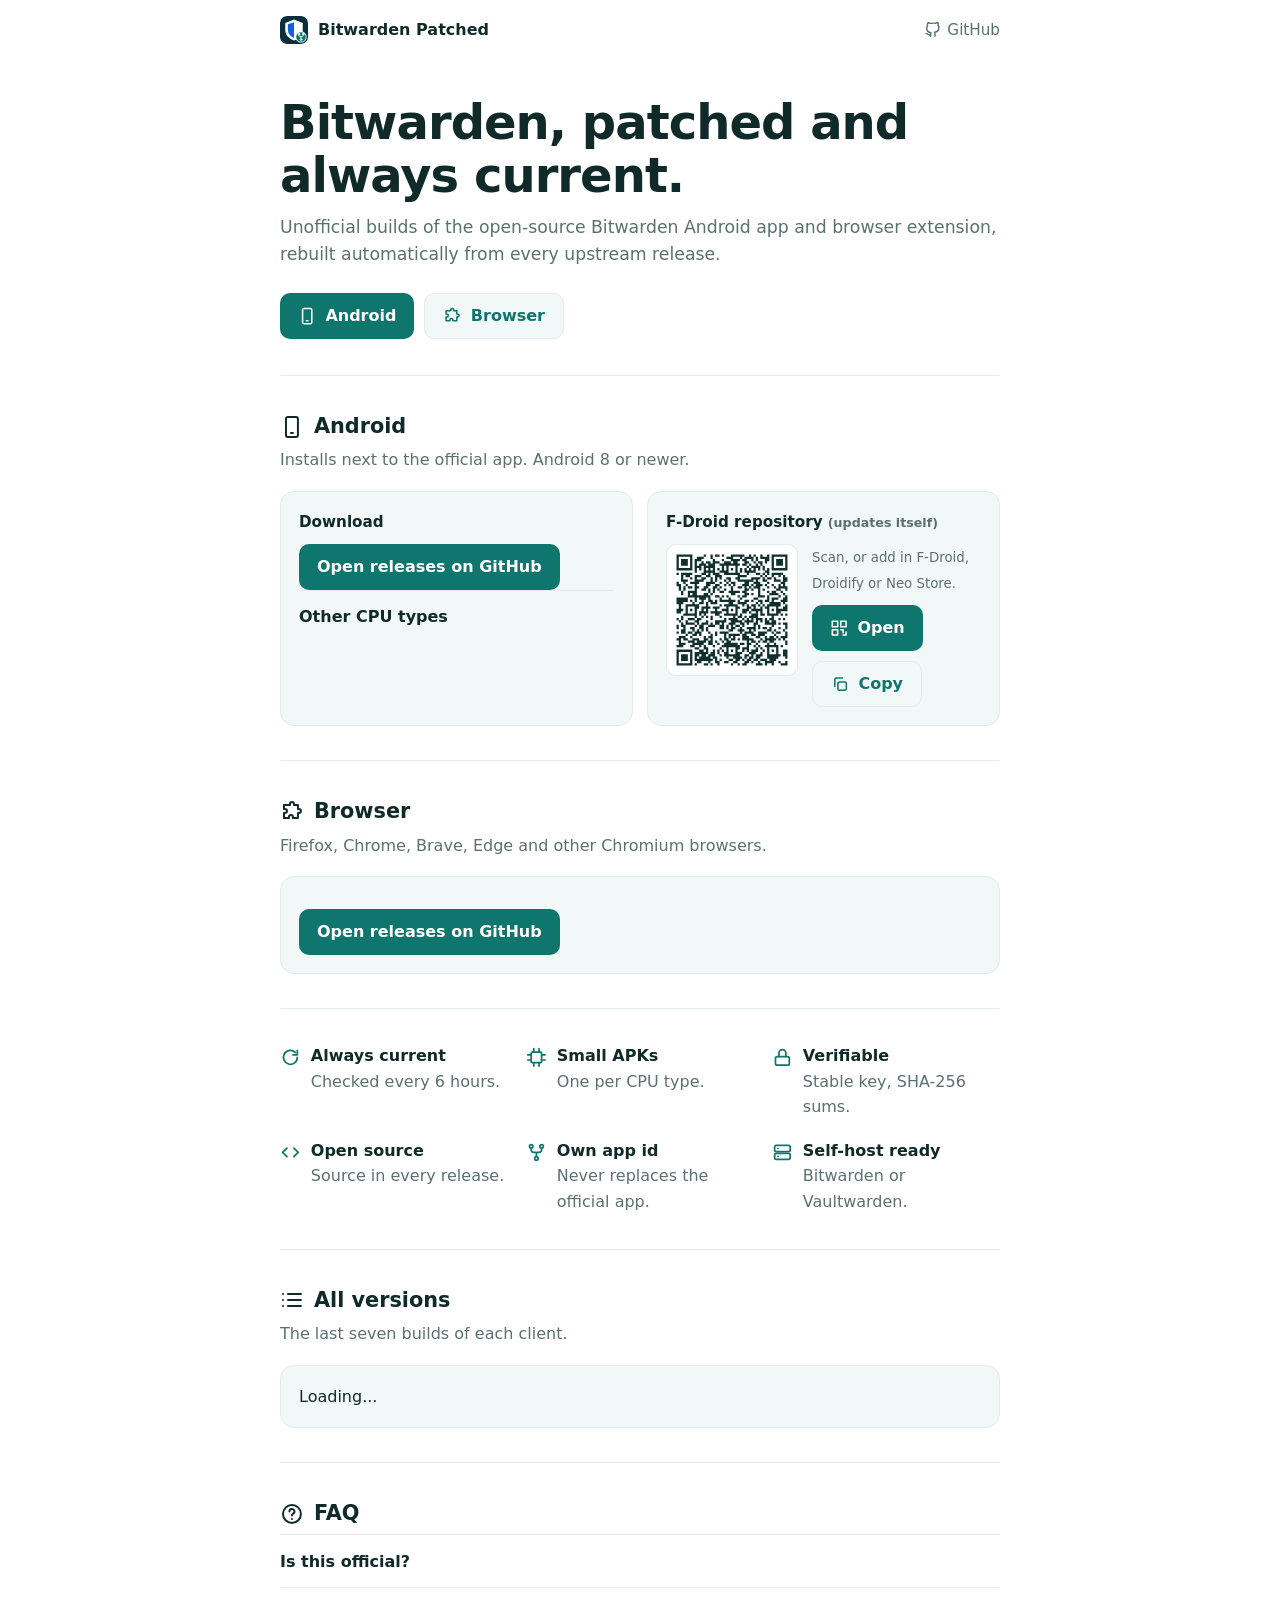
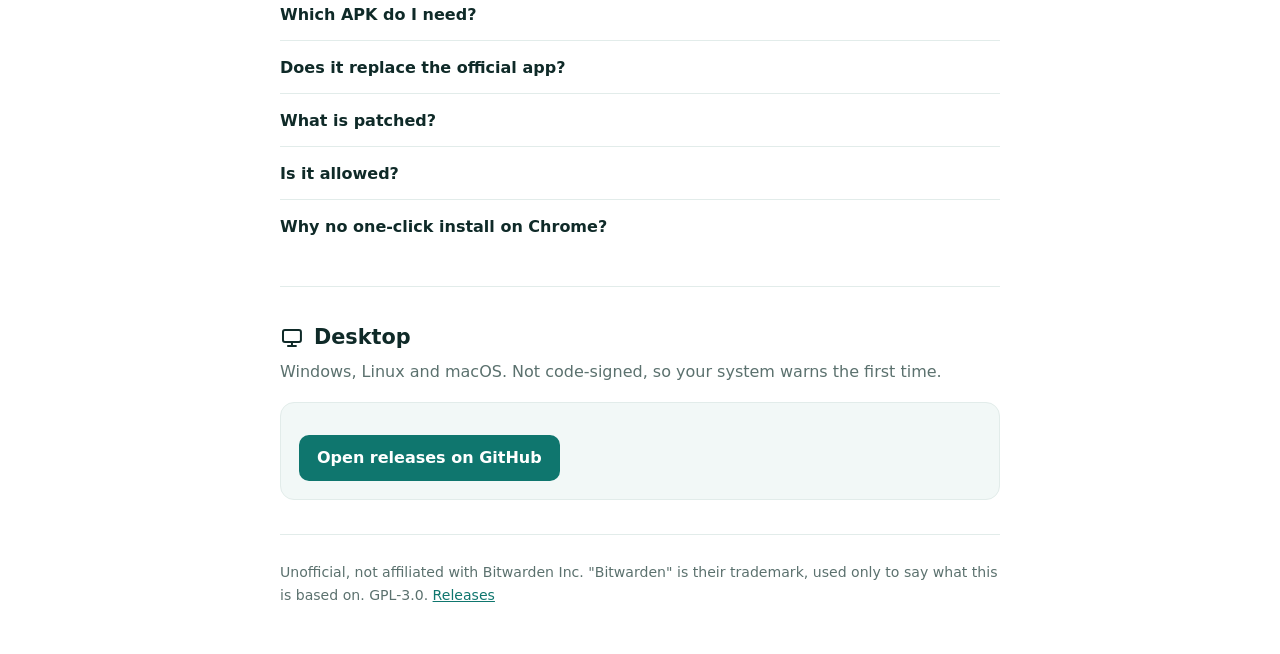
==== commit 3adf2160: "Website: desktop section Co-Authored-By: Claude Sonnet 5.5 <noreply@anthropic.com> Claude-Session: h" ====
--- a/docs/index.html
+++ b/docs/index.html
@@ -72,7 +72,7 @@
 </style></head><body>
 <svg width="0" height="0" style="position:absolute" aria-hidden="true"><defs>
 <symbol id="phone" viewBox="0 0 24 24"><rect x="6" y="2" width="12" height="20" rx="2"/><path d="M11 18h2"/></symbol>
-<symbol id="puzzle" viewBox="0 0 24 24"><path d="M10 4a2 2 0 1 1 4 0v1h4v4h1a2 2 0 1 1 0 4h-1v5h-5v-1a2 2 0 1 0-4 0v1H4v-5h1a2 2 0 1 0 0-4H4V5h6z"/></symbol>
+<symbol id="monitor" viewBox="0 0 24 24"><rect x="3" y="4" width="18" height="12" rx="2"/><path d="M8 20h8M12 16v4"/></symbol><symbol id="puzzle" viewBox="0 0 24 24"><path d="M10 4a2 2 0 1 1 4 0v1h4v4h1a2 2 0 1 1 0 4h-1v5h-5v-1a2 2 0 1 0-4 0v1H4v-5h1a2 2 0 1 0 0-4H4V5h6z"/></symbol>
 <symbol id="dl" viewBox="0 0 24 24"><path d="M12 3v12m0 0l-4-4m4 4l4-4M4 20h16"/></symbol>
 <symbol id="copy" viewBox="0 0 24 24"><rect x="9" y="9" width="11" height="11" rx="2"/><path d="M5 15V6a2 2 0 0 1 2-2h8"/></symbol>
 <symbol id="check" viewBox="0 0 24 24"><path d="M5 12l5 5L20 7"/></symbol>
@@ -131,6 +131,8 @@
 <details><summary>Why no one-click install on Chrome?</summary><p>Chrome, Brave and Edge only install outside-store extensions in developer mode. Firefox installs the signed add-on directly.</p></details>
 </section>
 </main>
+<section id="desktop"><h2><svg class="i"><use href="#monitor"/></svg>Desktop</h2><p class="sub">Windows, Linux and macOS. Not code-signed, so your system warns the first time.</p>
+<div class="box"><div class="tabs" id="ostabs" role="tablist"></div><div id="dsk" class="skeleton">Loading...</div></div></section>
 <footer>Unofficial, not affiliated with Bitwarden Inc. "Bitwarden" is their trademark, used only to say what this is based on. GPL-3.0. <a href="https://github.com/mkalmousli/bitwarden-patched/releases">Releases</a></footer>
 </div>
 
@@ -175,14 +177,25 @@
     $("ce").onclick=()=>navigator.clipboard.writeText(b.ext).then(()=>copied($("ce"),ic("copy")+"Copy"));
   }
 }
+const OSN={windows:"Windows",linux:"Linux",macos:"macOS"},myos=/Win/.test(navigator.platform)?"windows":/Mac/.test(navigator.platform)?"macos":"linux";
+const osOf=a=>(a.name.match(/-(windows|linux|macos)-(x64|arm64)-/)||[]).slice(1);
+const kindOf=n=>/Setup/.test(n)?"Installer":/Portable/.test(n)?"Portable exe":/AppImage$/.test(n)?"AppImage":/\.deb$/.test(n)?"deb package":/\.dmg$/.test(n)?"dmg disk image":/\.zip$/.test(n)?"zip":/tar\.gz$/.test(n)?"tar.gz":n;
+async function myArch(){try{const h=await navigator.userAgentData.getHighEntropyValues(["architecture"]);return h.architecture==="arm"?"arm64":"x64"}catch(e){return /Mac/.test(navigator.platform)?"arm64":"x64"}}
+async function showDesktop(k){
+  document.querySelectorAll("#ostabs button").forEach(b=>{b.classList.toggle("on",b.dataset.k===k);b.setAttribute("aria-selected",b.dataset.k===k)});
+  const v=rel.desktop;$("dsk").classList.remove("skeleton");
+  if(!v){$("dsk").textContent="No desktop release yet.";return}
+  const mine=await myArch(),rows=v.assets.filter(a=>osOf(a)[0]===k&&!/source/.test(a.name)).sort((a,b)=>(osOf(b)[1]===mine)-(osOf(a)[1]===mine));
+  $("dsk").innerHTML=rows.length?"<table>"+rows.map(a=>`<tr><td><a href="${dl(a)}">${kindOf(a.name)} &middot; ${osOf(a)[1]}</a>${osOf(a)[1]===mine?'<span class="tag">your device</span>':""}<br><small>v${v.tag.replace("desktop-v","")}${cnt(a)}</small></td><td>${mb(a.size)}</td></tr>`).join("")+"</table>":"Not built for "+OSN[k]+" yet.";
+}
 function versionTable(list,label){
-  return list.map((v,i)=>`<details ${i?"":"open"}><summary>${label} ${v.tag.replace(/^browser-|-bwpm$/g,"")}<small>&nbsp;&middot; ${day(v.built)}</small>${i?"":'<span class="tag">latest</span>'}</summary><p style="margin:0 0 6px"><small><a href="${v.release}">Release notes and checksums</a></small></p><table>`+
+  return list.map((v,i)=>`<details ${i?"":"open"}><summary>${label} ${v.tag.replace(/^browser-|^desktop-|-bwpm$/g,"")}<small>&nbsp;&middot; ${day(v.built)}</small>${i?"":'<span class="tag">latest</span>'}</summary><p style="margin:0 0 6px"><small><a href="${v.release}">Release notes and checksums</a></small></p><table>`+
     v.assets.filter(a=>a.name!=="SHA256SUMS").map(a=>`<tr><td><a href="${dl(a)}">${a.name.replace(/^bitwarden-patched-/,"")}</a><br><small>${cnt(a).replace(/^ &middot; /,"")}</small></td><td>${mb(a.size)}</td></tr>`).join("")+"</table></details>").join("");
 }
 Promise.all([fetch("data/versions.json").then(r=>r.json()),
   fetch(`https://api.github.com/repos/${R}/releases?per_page=30`).then(r=>r.json()).catch(()=>[])]).then(async([d,rs])=>{
   if(Array.isArray(rs))for(const r of rs)for(const a of r.assets)counts[a.name]=a.download_count;
-  rel={android:d.android[0],browser:d.browser[0]};
+  rel={android:d.android[0],browser:d.browser[0],desktop:(d.desktop||[])[0]};
   const apks=(rel.android?.assets||[]).filter(abiOf),guess=await guessAbi(),best=apks.find(a=>abiOf(a)===guess)||apks[0];
   $("apk").classList.remove("skeleton");
   if(best){
@@ -193,6 +206,9 @@
   $("tabs").innerHTML=Object.entries(BROWSERS).map(([k,b])=>`<button data-k="${k}" role="tab" type="button">${b.name}</button>`).join("");
   document.querySelectorAll("#tabs button").forEach(b=>b.onclick=()=>showBrowser(b.dataset.k));
   showBrowser(me);
-  $("dl").innerHTML=(d.android.length?"<h3>Android</h3>"+versionTable(d.android,"Android"):"")+(d.browser.length?"<h3 style='margin-top:18px'>Browser extension</h3>"+versionTable(d.browser,"Browser"):"")||"No releases yet.";
-}).catch(()=>{for(const i of["apk","bro","dl"]){$(i).classList.remove("skeleton");$(i).innerHTML=`<a class="btn" href="https://github.com/${R}/releases">Open releases on GitHub</a>`}});
+  $("ostabs").innerHTML=Object.entries(OSN).map(([k,n])=>`<button data-k="${k}" role="tab" type="button">${n}</button>`).join("");
+  document.querySelectorAll("#ostabs button").forEach(b=>b.onclick=()=>showDesktop(b.dataset.k));
+  showDesktop(myos);
+  $("dl").innerHTML=(d.android.length?"<h3>Android</h3>"+versionTable(d.android,"Android"):"")+(d.browser.length?"<h3 style='margin-top:18px'>Browser extension</h3>"+versionTable(d.browser,"Browser"):"")+((d.desktop||[]).length?"<h3 style='margin-top:18px'>Desktop</h3>"+versionTable(d.desktop,"Desktop"):"")||"No releases yet.";
+}).catch(()=>{for(const i of["apk","bro","dsk","dl"]){$(i).classList.remove("skeleton");$(i).innerHTML=`<a class="btn" href="https://github.com/${R}/releases">Open releases on GitHub</a>`}});
 </script></body></html>
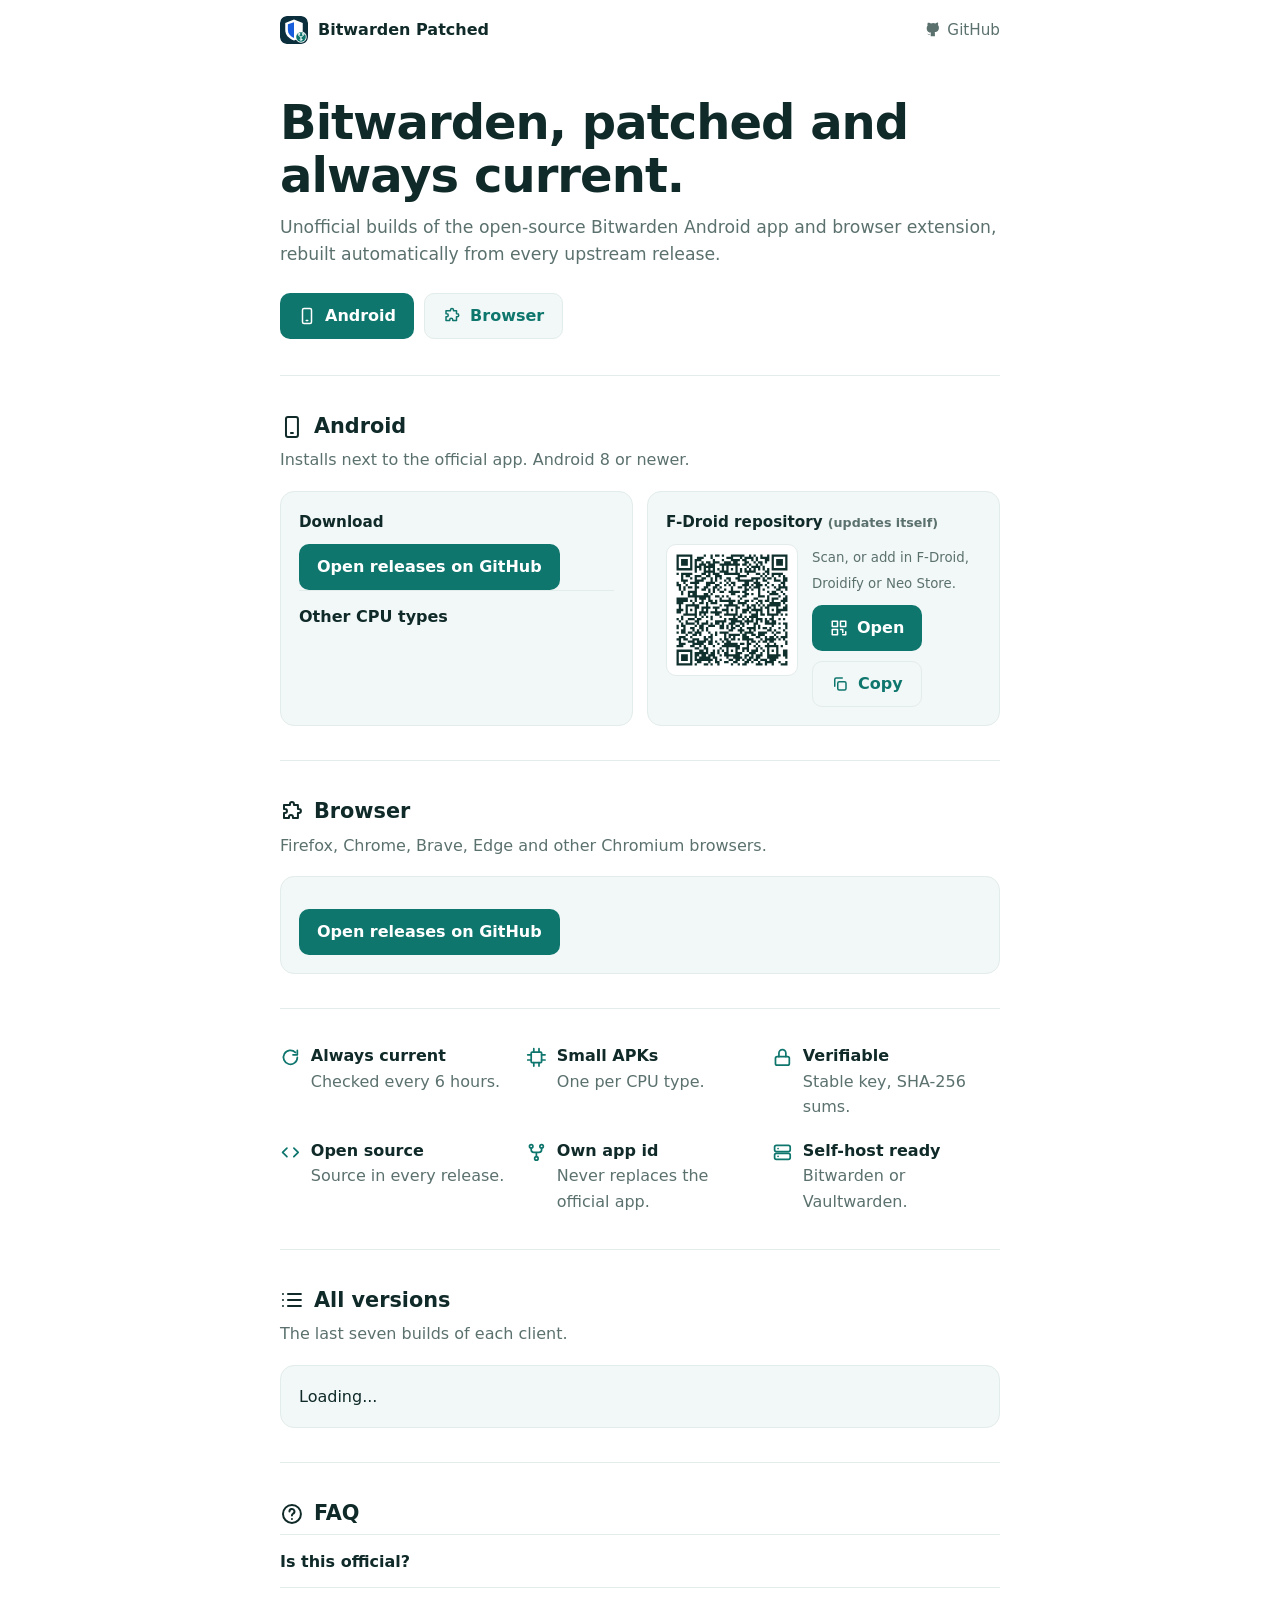
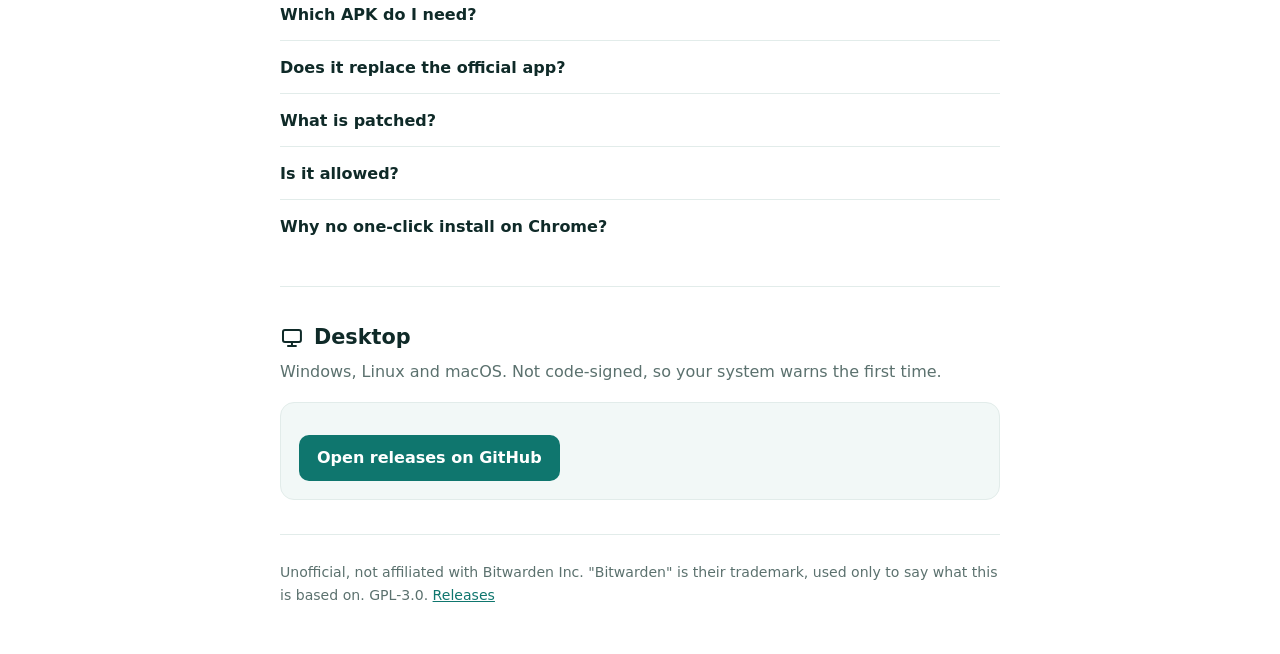
==== commit 2ae56d08: "Docs: readable text on highlighted buttons, icon sizing, fix x86-64 APKs being hidden Co-Authored-By" ====
--- a/docs/index.html
+++ b/docs/index.html
@@ -4,17 +4,17 @@
 <title>Bitwarden Patched: auto-updated Bitwarden APK and browser extension</title>
 <meta name="description" content="Download patched, auto-updated builds of the open-source Bitwarden app for Android (per-CPU APKs, F-Droid repo) and for Firefox, Chrome, Brave and Edge. Built from every upstream release.">
 <meta name="keywords" content="Bitwarden, Bitwarden APK, Bitwarden F-Droid, Bitwarden TOTP, Bitwarden premium features, Vaultwarden client, Bitwarden fork, password manager">
-<link rel="canonical" href="https://mkalmousli.github.io/bitwarden-patched/">
+<link rel="canonical" href="https://mkalmousli.github.io/BitwardenPatched/">
 <meta name="theme-color" content="#0f766e"><meta name="color-scheme" content="light dark">
 <link rel="icon" href="favicon.svg" type="image/svg+xml"><link rel="manifest" href="site.webmanifest">
 <meta property="og:type" content="website"><meta property="og:site_name" content="Bitwarden Patched">
 <meta property="og:title" content="Bitwarden Patched: auto-updated Bitwarden APK and browser extension">
 <meta property="og:description" content="Patched builds of the open-source Bitwarden clients. Per-CPU APKs, F-Droid repo, Firefox and Chrome add-ons. Updated automatically.">
-<meta property="og:url" content="https://mkalmousli.github.io/bitwarden-patched/">
-<meta property="og:image" content="https://mkalmousli.github.io/bitwarden-patched/og.png"><meta property="og:image:width" content="1200"><meta property="og:image:height" content="630">
-<meta name="twitter:card" content="summary_large_image"><meta name="twitter:title" content="Bitwarden Patched"><meta name="twitter:description" content="Auto-updated patched builds of the open-source Bitwarden Android app and browser extension."><meta name="twitter:image" content="https://mkalmousli.github.io/bitwarden-patched/og.png">
+<meta property="og:url" content="https://mkalmousli.github.io/BitwardenPatched/">
+<meta property="og:image" content="https://mkalmousli.github.io/BitwardenPatched/og.png"><meta property="og:image:width" content="1200"><meta property="og:image:height" content="630">
+<meta name="twitter:card" content="summary_large_image"><meta name="twitter:title" content="Bitwarden Patched"><meta name="twitter:description" content="Auto-updated patched builds of the open-source Bitwarden Android app and browser extension."><meta name="twitter:image" content="https://mkalmousli.github.io/BitwardenPatched/og.png">
 <script type="application/ld+json">{"@context":"https://schema.org","@graph":[
-{"@type":"SoftwareApplication","name":"Bitwarden Patched","applicationCategory":"SecurityApplication","operatingSystem":"Android 8+, Firefox, Chrome, Edge, Brave","description":"Unofficial patched builds of the open-source Bitwarden clients, rebuilt automatically from every upstream release.","url":"https://mkalmousli.github.io/bitwarden-patched/","image":"https://mkalmousli.github.io/bitwarden-patched/og.png","license":"https://www.gnu.org/licenses/gpl-3.0.html","isBasedOn":"https://github.com/bitwarden/android","offers":{"@type":"Offer","price":"0","priceCurrency":"USD"}},
+{"@type":"SoftwareApplication","name":"Bitwarden Patched","applicationCategory":"SecurityApplication","operatingSystem":"Android 8+, Firefox, Chrome, Edge, Brave","description":"Unofficial patched builds of the open-source Bitwarden clients, rebuilt automatically from every upstream release.","url":"https://mkalmousli.github.io/BitwardenPatched/","image":"https://mkalmousli.github.io/BitwardenPatched/og.png","license":"https://www.gnu.org/licenses/gpl-3.0.html","isBasedOn":"https://github.com/bitwarden/android","offers":{"@type":"Offer","price":"0","priceCurrency":"USD"}},
 {"@type":"FAQPage","mainEntity":[
 {"@type":"Question","name":"Is Bitwarden Patched official?","acceptedAnswer":{"@type":"Answer","text":"No. It is an unofficial community fork built from the open-source Bitwarden clients and is not affiliated with Bitwarden Inc."}},
 {"@type":"Question","name":"Which Android APK should I download?","acceptedAnswer":{"@type":"Answer","text":"Most phones made since 2017 need arm64-v8a. The site detects it for you. Older 32-bit phones need armeabi-v7a; emulators and Chromebooks usually need x86_64."}},
@@ -42,7 +42,8 @@
 .btn{display:inline-flex;align-items:center;justify-content:center;gap:9px;background:var(--a);color:var(--on);text-decoration:none;border:0;border-radius:10px;padding:0 18px;min-height:46px;font:inherit;font-weight:600;cursor:pointer;transition:opacity .15s,transform .1s}
 .btn:hover{opacity:.9}.btn:active{transform:scale(.97)}
 .btn.alt{background:var(--soft);color:var(--a);border:1px solid var(--line)}
-.btn small{display:block;font-weight:400;font-size:.76rem;opacity:.85;line-height:1.2}
+.btn small{display:block;font-weight:400;font-size:.76rem;opacity:.85;line-height:1.2;color:inherit}
+.btn .i{width:18px;height:18px}.i.fill{fill:currentColor;stroke:none}
 .btn span{text-align:left;line-height:1.25}
 section{padding:34px 0;border-top:1px solid var(--line)}
 h2{display:flex;align-items:center;gap:10px;font-size:1.3rem;margin:0 0 4px}
@@ -90,7 +91,7 @@
 <a class="skip" href="#main">Skip to content</a>
 <div class="wrap">
 <header><svg class="logo" viewBox="0 0 64 64" aria-hidden="true"><rect width="64" height="64" rx="14" fill="#0b2e3c"/><path d="M32 8 12 16v16c0 12 8 19 20 24 12-5 20-12 20-24V16z" fill="#fff"/><path d="M32 14v36c-9-4-14-10-14-18V19z" fill="#175ddc"/><circle cx="48" cy="48" r="13" fill="#fff"/><circle cx="48" cy="48" r="11" fill="#0f766e"/><g stroke="#fff" stroke-width="2" fill="none" stroke-linecap="round"><path d="M43 41v4l5 3v5M53 41v4l-5 3"/><circle cx="43" cy="41" r="2" fill="#0f766e"/><circle cx="53" cy="41" r="2" fill="#0f766e"/><circle cx="48" cy="54" r="2" fill="#0f766e"/></g></svg>
-<b>Bitwarden Patched</b><a href="https://github.com/mkalmousli/bitwarden-patched"><svg class="i"><use href="#gh"/></svg><span>GitHub</span></a></header>
+<b>Bitwarden Patched</b><a href="https://github.com/mkalmousli/BitwardenPatched"><svg class="i fill"><use href="#gh"/></svg><span>GitHub</span></a></header>
 
 <main id="main">
 <h1>Bitwarden, patched and always current.</h1>
@@ -126,18 +127,18 @@
 <details><summary>Is this official?</summary><p>No. It is an unofficial fork of the open-source Bitwarden clients, not affiliated with Bitwarden Inc.</p></details>
 <details><summary>Which APK do I need?</summary><p>Most phones since 2017 need <b>arm64-v8a</b>, and the button above picks for you. Older 32-bit phones: <b>armeabi-v7a</b>. Emulators and Chromebooks: <b>x86_64</b>.</p></details>
 <details><summary>Does it replace the official app?</summary><p>No. The app id is <code>com.x8bit.bitwarden.patched</code>, so both install side by side. You sign in with your normal account.</p></details>
-<details><summary>What is patched?</summary><p>The client-side premium check, plus name, app id and logo badge. Encryption, networking and sync are untouched, and anything the server enforces still follows your plan. <a href="https://github.com/mkalmousli/bitwarden-patched#patches">Patch list</a>.</p></details>
+<details><summary>What is patched?</summary><p>The client-side premium check, plus name, app id and logo badge. Encryption, networking and sync are untouched, and anything the server enforces still follows your plan. <a href="https://github.com/mkalmousli/BitwardenPatched#patches">Patch list</a>.</p></details>
 <details><summary>Is it allowed?</summary><p>The clients are GPL-3.0, so modifying and redistributing them is permitted. Bitwarden's hosted service has its own terms; self-hosting is the intended setup.</p></details>
 <details><summary>Why no one-click install on Chrome?</summary><p>Chrome, Brave and Edge only install outside-store extensions in developer mode. Firefox installs the signed add-on directly.</p></details>
 </section>
 </main>
 <section id="desktop"><h2><svg class="i"><use href="#monitor"/></svg>Desktop</h2><p class="sub">Windows, Linux and macOS. Not code-signed, so your system warns the first time.</p>
 <div class="box"><div class="tabs" id="ostabs" role="tablist"></div><div id="dsk" class="skeleton">Loading...</div></div></section>
-<footer>Unofficial, not affiliated with Bitwarden Inc. "Bitwarden" is their trademark, used only to say what this is based on. GPL-3.0. <a href="https://github.com/mkalmousli/bitwarden-patched/releases">Releases</a></footer>
+<footer>Unofficial, not affiliated with Bitwarden Inc. "Bitwarden" is their trademark, used only to say what this is based on. GPL-3.0. <a href="https://github.com/mkalmousli/BitwardenPatched/releases">Releases</a></footer>
 </div>
 
 <script>
-const R="mkalmousli/bitwarden-patched",FP="B1D78FEC2A8513EFD0EF78AE2C73887DFDC84F4CE6C786C61D524E1D4B43821B";
+const R="mkalmousli/BitwardenPatched",FP="B1D78FEC2A8513EFD0EF78AE2C73887DFDC84F4CE6C786C61D524E1D4B43821B";
 const $=id=>document.getElementById(id),mb=n=>(n/1048576).toFixed(0)+" MB",fmt=n=>n.toLocaleString(),day=d=>new Date(d).toLocaleDateString(undefined,{year:"numeric",month:"short",day:"numeric"});
 const ic=n=>`<svg class="i"><use href="#${n}"/></svg>`;
 const base=location.origin+location.pathname.replace(/[^/]*$/,"");
@@ -153,7 +154,7 @@
     if(h.architecture==="x86")return h.bitness==="32"?"x86":"x86_64";}catch(e){}
   return /armv7|armeabi/i.test(navigator.userAgent)?"armeabi-v7a":"arm64-v8a";
 }
-const abiOf=a=>(a.name.match(/-(arm64-v8a|armeabi-v7a|x86_64|x86|universal)\.apk$/)||[])[1];
+const abiOf=a=>(a.name.match(/-(arm64-v8a|armeabi-v7a|x86[_-]64|x86|universal)\.apk$/)||[])[1]?.replace("x86-64","x86_64");
 const me=navigator.brave?"brave":/Firefox\//.test(navigator.userAgent)?"firefox":/Edg\//.test(navigator.userAgent)?"edge":"chrome";
 const BROWSERS={firefox:{name:"Firefox",ext:"about:debugging#/runtime/this-firefox"},chrome:{name:"Chrome",ext:"chrome://extensions"},brave:{name:"Brave",ext:"brave://extensions"},edge:{name:"Edge",ext:"edge://extensions"}};
 let rel={},counts={};
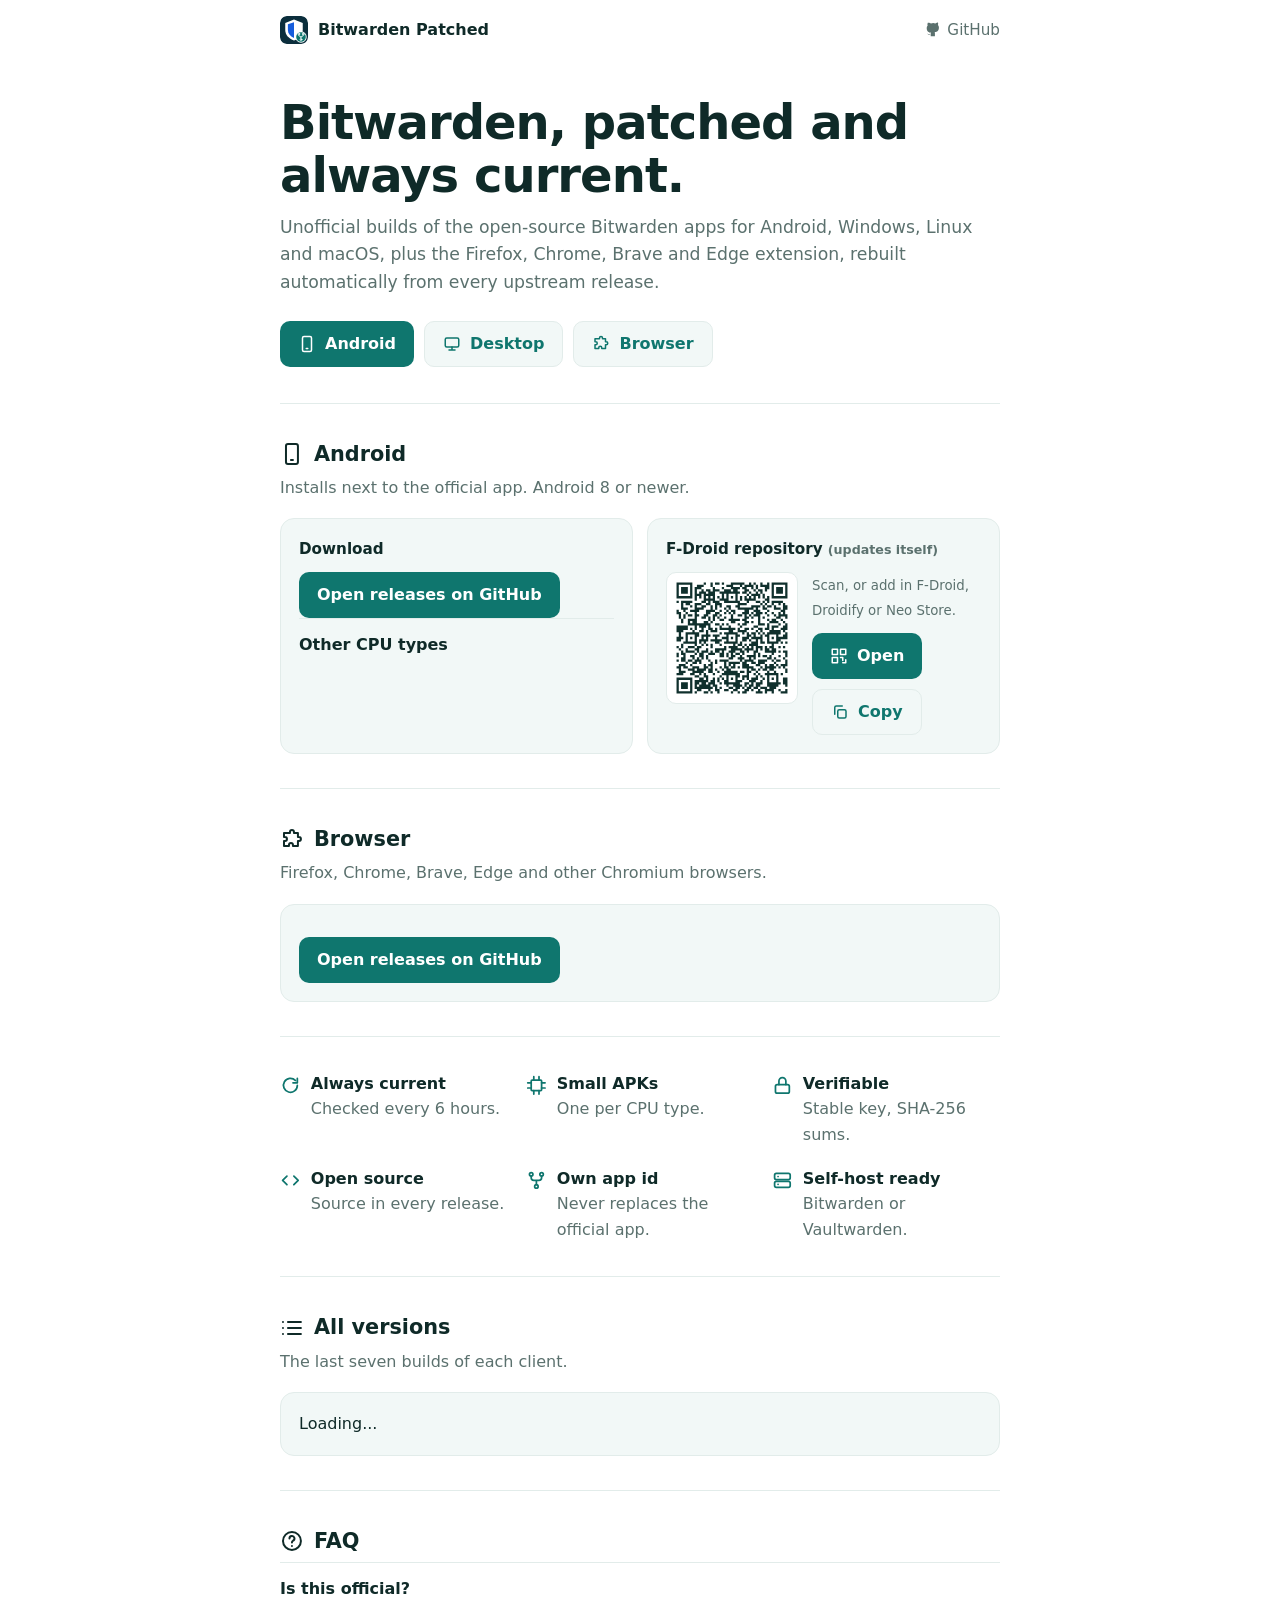
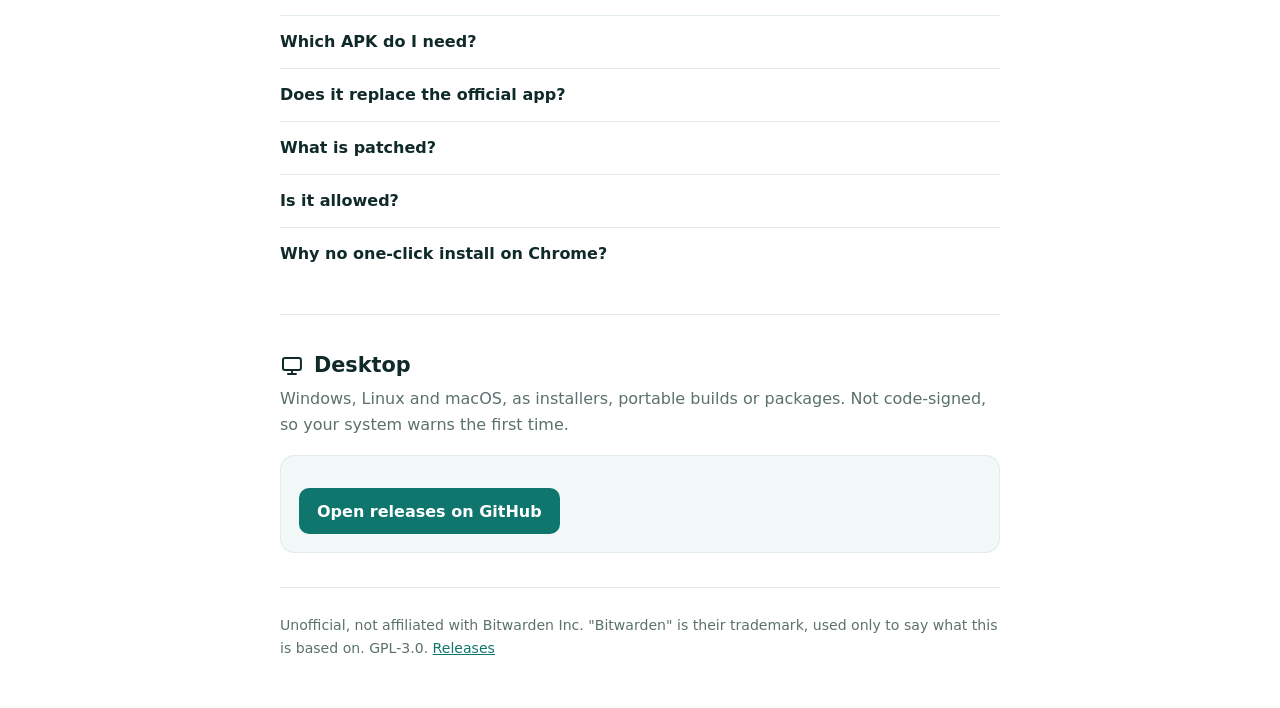
==== commit 67bdfcd8: "Docs: cover Windows, Linux and macOS desktop builds alongside Android and browsers Co-Authored-By: C" ====
--- a/docs/index.html
+++ b/docs/index.html
@@ -1,20 +1,20 @@
 <!DOCTYPE html>
 <html lang="en"><head><meta charset="utf-8">
 <meta name="viewport" content="width=device-width,initial-scale=1,viewport-fit=cover">
-<title>Bitwarden Patched: auto-updated Bitwarden APK and browser extension</title>
-<meta name="description" content="Download patched, auto-updated builds of the open-source Bitwarden app for Android (per-CPU APKs, F-Droid repo) and for Firefox, Chrome, Brave and Edge. Built from every upstream release.">
+<title>Bitwarden Patched: auto-updated Bitwarden for Android, Windows, Linux, macOS and browsers</title>
+<meta name="description" content="Download patched, auto-updated builds of the open-source Bitwarden apps for Android (per-CPU APKs, F-Droid repo), Windows, Linux and macOS desktop, and the Firefox, Chrome, Brave and Edge extensions. Built from every upstream release.">
 <meta name="keywords" content="Bitwarden, Bitwarden APK, Bitwarden F-Droid, Bitwarden TOTP, Bitwarden premium features, Vaultwarden client, Bitwarden fork, password manager">
 <link rel="canonical" href="https://mkalmousli.github.io/BitwardenPatched/">
 <meta name="theme-color" content="#0f766e"><meta name="color-scheme" content="light dark">
 <link rel="icon" href="favicon.svg" type="image/svg+xml"><link rel="manifest" href="site.webmanifest">
 <meta property="og:type" content="website"><meta property="og:site_name" content="Bitwarden Patched">
 <meta property="og:title" content="Bitwarden Patched: auto-updated Bitwarden APK and browser extension">
-<meta property="og:description" content="Patched builds of the open-source Bitwarden clients. Per-CPU APKs, F-Droid repo, Firefox and Chrome add-ons. Updated automatically.">
+<meta property="og:description" content="Patched builds of the open-source Bitwarden clients for Android, Windows, Linux, macOS, Firefox and Chromium browsers. Updated automatically.">
 <meta property="og:url" content="https://mkalmousli.github.io/BitwardenPatched/">
 <meta property="og:image" content="https://mkalmousli.github.io/BitwardenPatched/og.png"><meta property="og:image:width" content="1200"><meta property="og:image:height" content="630">
-<meta name="twitter:card" content="summary_large_image"><meta name="twitter:title" content="Bitwarden Patched"><meta name="twitter:description" content="Auto-updated patched builds of the open-source Bitwarden Android app and browser extension."><meta name="twitter:image" content="https://mkalmousli.github.io/BitwardenPatched/og.png">
+<meta name="twitter:card" content="summary_large_image"><meta name="twitter:title" content="Bitwarden Patched"><meta name="twitter:description" content="Auto-updated patched builds of the open-source Bitwarden apps for Android, Windows, Linux, macOS and browsers."><meta name="twitter:image" content="https://mkalmousli.github.io/BitwardenPatched/og.png">
 <script type="application/ld+json">{"@context":"https://schema.org","@graph":[
-{"@type":"SoftwareApplication","name":"Bitwarden Patched","applicationCategory":"SecurityApplication","operatingSystem":"Android 8+, Firefox, Chrome, Edge, Brave","description":"Unofficial patched builds of the open-source Bitwarden clients, rebuilt automatically from every upstream release.","url":"https://mkalmousli.github.io/BitwardenPatched/","image":"https://mkalmousli.github.io/BitwardenPatched/og.png","license":"https://www.gnu.org/licenses/gpl-3.0.html","isBasedOn":"https://github.com/bitwarden/android","offers":{"@type":"Offer","price":"0","priceCurrency":"USD"}},
+{"@type":"SoftwareApplication","name":"Bitwarden Patched","applicationCategory":"SecurityApplication","operatingSystem":"Android 8+, Windows, Linux, macOS, Firefox, Chrome, Edge, Brave","description":"Unofficial patched builds of the open-source Bitwarden clients, rebuilt automatically from every upstream release.","url":"https://mkalmousli.github.io/BitwardenPatched/","image":"https://mkalmousli.github.io/BitwardenPatched/og.png","license":"https://www.gnu.org/licenses/gpl-3.0.html","isBasedOn":"https://github.com/bitwarden/android","offers":{"@type":"Offer","price":"0","priceCurrency":"USD"}},
 {"@type":"FAQPage","mainEntity":[
 {"@type":"Question","name":"Is Bitwarden Patched official?","acceptedAnswer":{"@type":"Answer","text":"No. It is an unofficial community fork built from the open-source Bitwarden clients and is not affiliated with Bitwarden Inc."}},
 {"@type":"Question","name":"Which Android APK should I download?","acceptedAnswer":{"@type":"Answer","text":"Most phones made since 2017 need arm64-v8a. The site detects it for you. Older 32-bit phones need armeabi-v7a; emulators and Chromebooks usually need x86_64."}},
@@ -95,8 +95,8 @@
 
 <main id="main">
 <h1>Bitwarden, patched and always current.</h1>
-<p class="lead">Unofficial builds of the open-source Bitwarden Android app and browser extension, rebuilt automatically from every upstream release.</p>
-<div class="row"><a class="btn" id="heroApk" href="#android"><svg class="i"><use href="#phone"/></svg><span>Android</span></a><a class="btn alt" href="#browser"><svg class="i"><use href="#puzzle"/></svg><span>Browser</span></a></div>
+<p class="lead">Unofficial builds of the open-source Bitwarden apps for Android, Windows, Linux and macOS, plus the Firefox, Chrome, Brave and Edge extension, rebuilt automatically from every upstream release.</p>
+<div class="row"><a class="btn" id="heroApk" href="#android"><svg class="i"><use href="#phone"/></svg><span>Android</span></a><a class="btn alt" href="#desktop"><svg class="i"><use href="#monitor"/></svg><span>Desktop</span></a><a class="btn alt" href="#browser"><svg class="i"><use href="#puzzle"/></svg><span>Browser</span></a></div>
 
 <section id="android" style="margin-top:36px"><h2><svg class="i"><use href="#phone"/></svg>Android</h2><p class="sub">Installs next to the official app. Android 8 or newer.</p>
 <div class="two">
@@ -132,7 +132,7 @@
 <details><summary>Why no one-click install on Chrome?</summary><p>Chrome, Brave and Edge only install outside-store extensions in developer mode. Firefox installs the signed add-on directly.</p></details>
 </section>
 </main>
-<section id="desktop"><h2><svg class="i"><use href="#monitor"/></svg>Desktop</h2><p class="sub">Windows, Linux and macOS. Not code-signed, so your system warns the first time.</p>
+<section id="desktop"><h2><svg class="i"><use href="#monitor"/></svg>Desktop</h2><p class="sub">Windows, Linux and macOS, as installers, portable builds or packages. Not code-signed, so your system warns the first time.</p>
 <div class="box"><div class="tabs" id="ostabs" role="tablist"></div><div id="dsk" class="skeleton">Loading...</div></div></section>
 <footer>Unofficial, not affiliated with Bitwarden Inc. "Bitwarden" is their trademark, used only to say what this is based on. GPL-3.0. <a href="https://github.com/mkalmousli/BitwardenPatched/releases">Releases</a></footer>
 </div>
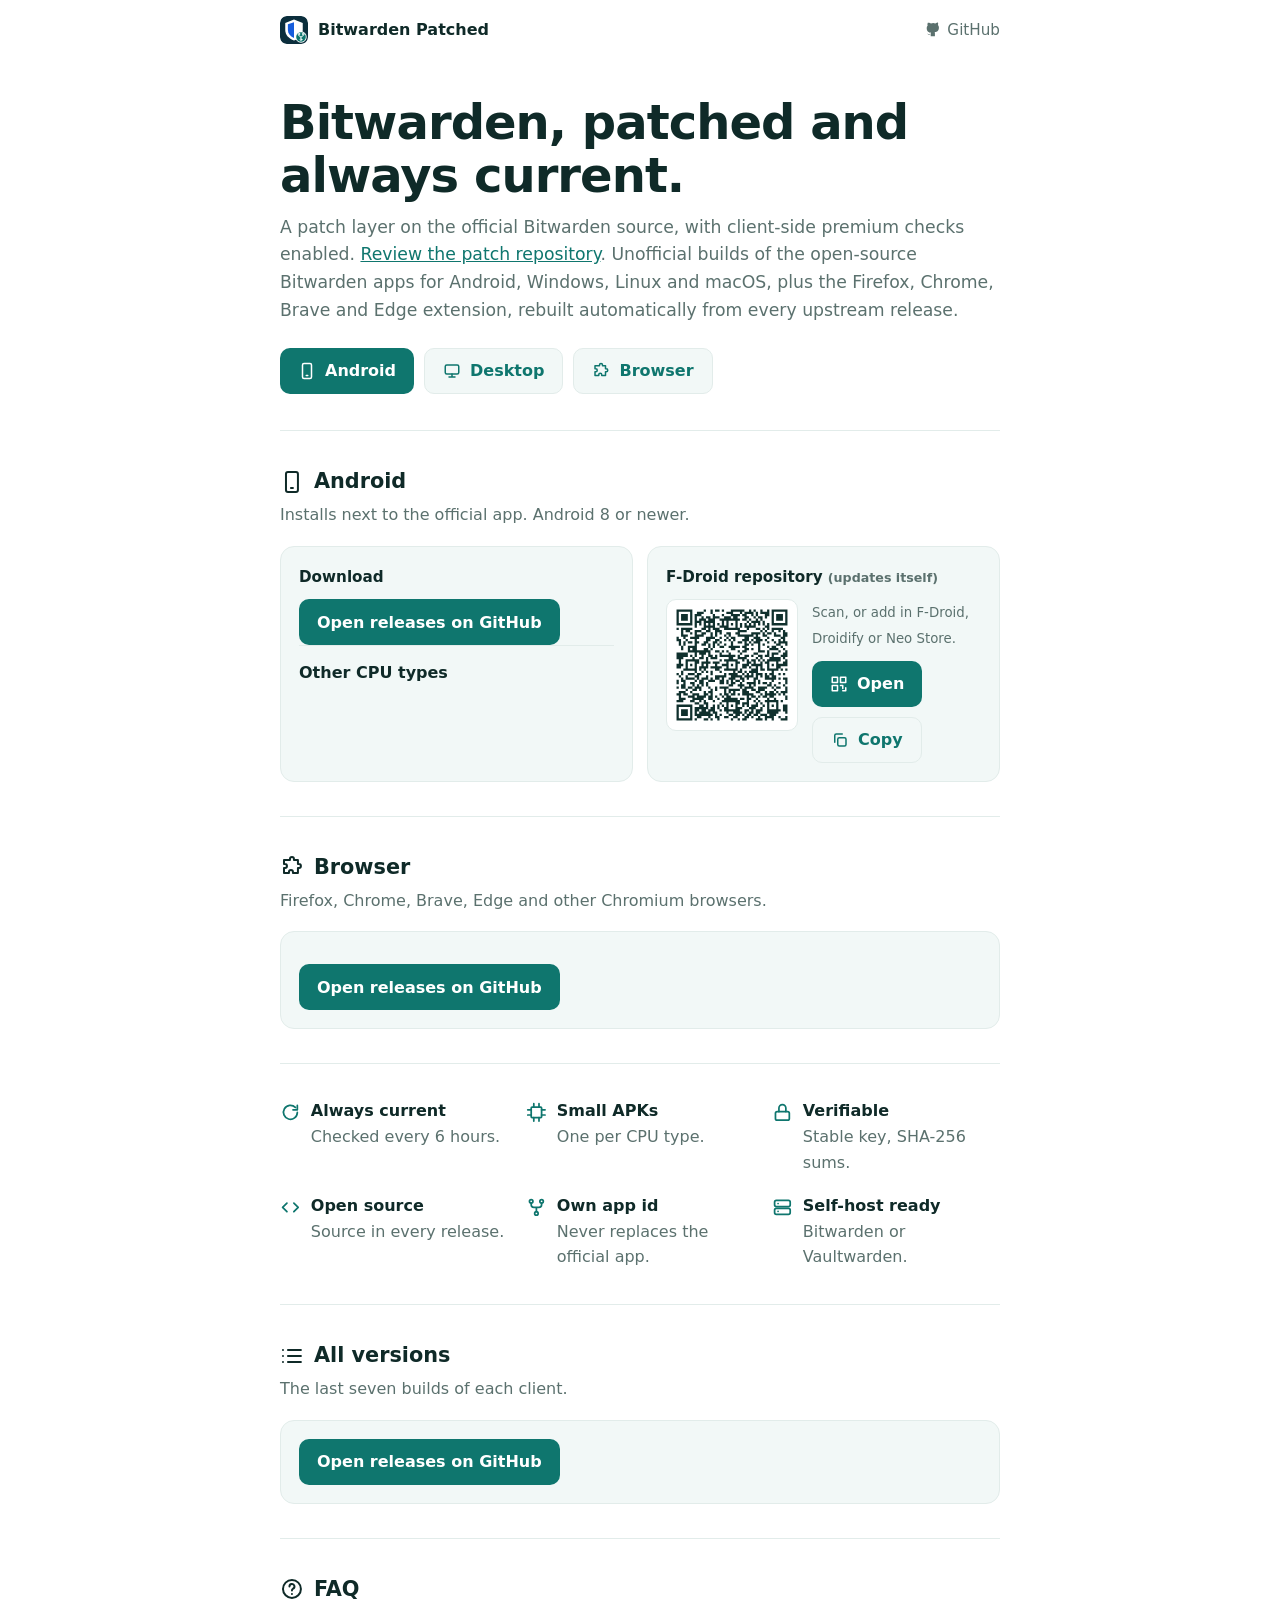
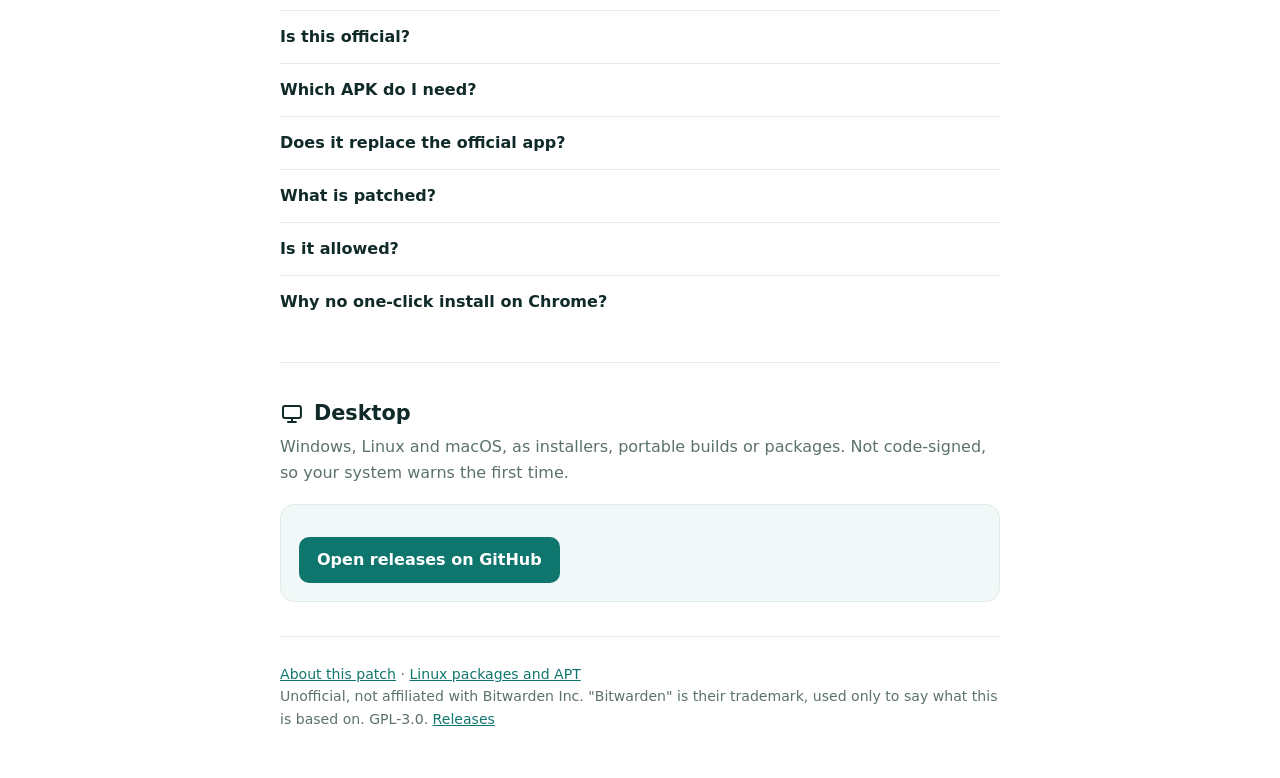
==== commit 5af0d6b1: "Organize patch modules and improve releases, F-Droid listing, and website" ====
--- a/docs/index.html
+++ b/docs/index.html
@@ -20,61 +20,11 @@
 {"@type":"Question","name":"Which Android APK should I download?","acceptedAnswer":{"@type":"Answer","text":"Most phones made since 2017 need arm64-v8a. The site detects it for you. Older 32-bit phones need armeabi-v7a; emulators and Chromebooks usually need x86_64."}},
 {"@type":"Question","name":"Does it replace the official Bitwarden app?","acceptedAnswer":{"@type":"Answer","text":"No. It uses its own application id (com.x8bit.bitwarden.patched), so it installs next to the official app."}},
 {"@type":"Question","name":"How do I get automatic updates on Android?","acceptedAnswer":{"@type":"Answer","text":"Add the F-Droid repository from this page (scan the QR code) to F-Droid, Droidify or Neo Store."}}]}]}</script>
-<style>
-:root{--a:#0f766e;--a2:#14b8a6;--bg:#fff;--ink:#0f2a28;--mut:#5b716e;--line:#e2ecea;--soft:#f2f8f7;--on:#fff}
-@media(prefers-color-scheme:dark){:root{--a:#2dd4bf;--a2:#14b8a6;--bg:#081a1b;--ink:#e6f4f2;--mut:#90b0ab;--line:#1a3b3b;--soft:#0e2527;--on:#042f2e}}
-*{box-sizing:border-box;-webkit-tap-highlight-color:transparent}
-a,button,summary{touch-action:manipulation}button,.btn,summary{-webkit-user-select:none;user-select:none}
-:focus:not(:focus-visible){outline:none}:focus-visible{outline:2px solid var(--a2);outline-offset:2px}
-html{scroll-behavior:smooth}
-body{margin:0;font:16px/1.6 system-ui,-apple-system,"Segoe UI",Roboto,sans-serif;color:var(--ink);background:var(--bg);-webkit-text-size-adjust:100%}
-a{color:var(--a)}
-.i{width:1.15em;height:1.15em;fill:none;stroke:currentColor;stroke-width:2;stroke-linecap:round;stroke-linejoin:round;flex:none}
-.wrap{max-width:760px;margin:auto;padding:0 20px}
-.skip{position:absolute;left:-999px}.skip:focus{left:8px;top:8px;background:#fff;color:#000;padding:8px;z-index:9}
-header{display:flex;align-items:center;gap:10px;height:60px}
-.logo{width:28px;height:28px;border-radius:7px}
-header b{margin-right:auto}
-header a{color:var(--mut);text-decoration:none;display:flex;align-items:center;gap:6px;font-size:.95rem}
-h1{font-size:clamp(2rem,7vw,3rem);line-height:1.1;margin:36px 0 12px;letter-spacing:-.02em}
-.lead{color:var(--mut);font-size:1.08rem;margin:0 0 24px}
-.row{display:flex;gap:10px;flex-wrap:wrap}
-.btn{display:inline-flex;align-items:center;justify-content:center;gap:9px;background:var(--a);color:var(--on);text-decoration:none;border:0;border-radius:10px;padding:0 18px;min-height:46px;font:inherit;font-weight:600;cursor:pointer;transition:opacity .15s,transform .1s}
-.btn:hover{opacity:.9}.btn:active{transform:scale(.97)}
-.btn.alt{background:var(--soft);color:var(--a);border:1px solid var(--line)}
-.btn small{display:block;font-weight:400;font-size:.76rem;opacity:.85;line-height:1.2;color:inherit}
-.btn .i{width:18px;height:18px}.i.fill{fill:currentColor;stroke:none}
-.btn span{text-align:left;line-height:1.25}
-section{padding:34px 0;border-top:1px solid var(--line)}
-h2{display:flex;align-items:center;gap:10px;font-size:1.3rem;margin:0 0 4px}
-.sub{color:var(--mut);margin:0 0 18px}
-.box{border:1px solid var(--line);border-radius:14px;padding:18px;background:var(--soft)}
-.two{display:grid;grid-template-columns:1fr 1fr;gap:14px}
-@media(max-width:640px){.two{grid-template-columns:1fr}.btn.full{width:100%}}
-.qr{display:flex;gap:14px;align-items:flex-start}
-.qr img{width:132px;height:132px;border-radius:10px;background:#fff;padding:5px;border:1px solid var(--line);flex:none}
-h3{font-size:.95rem;margin:0 0 10px}
-.muted,small{color:var(--mut)}
-code{background:var(--soft);border:1px solid var(--line);padding:1px 6px;border-radius:6px;font-size:.85rem;overflow-wrap:anywhere}
-.tabs{display:flex;gap:6px;flex-wrap:wrap;margin-bottom:14px}
-.tabs button{border:1px solid var(--line);background:none;color:var(--ink);border-radius:999px;padding:0 16px;min-height:40px;font:inherit;cursor:pointer}
-.tabs button.on{background:var(--a);color:var(--on);border-color:var(--a)}
-ol{padding-left:20px;margin:8px 0}li{margin:8px 0}
-table{width:100%;border-collapse:collapse;font-size:.92rem}td{padding:8px 0;border-bottom:1px solid var(--line)}td:last-child{text-align:right;white-space:nowrap}tr:last-child td{border:0}
-details{border-top:1px solid var(--line);padding:6px 0}details:first-child{border:0}
-summary{cursor:pointer;font-weight:600;min-height:40px;display:flex;align-items:center}
-summary::marker{color:var(--mut)}
-.tag{font-size:.7rem;background:var(--a);color:var(--on);border-radius:6px;padding:1px 7px;margin-left:8px}
-.facts{display:grid;grid-template-columns:repeat(auto-fit,minmax(200px,1fr));gap:18px;list-style:none;padding:0;margin:0}
-.facts li{display:flex;gap:10px;align-items:flex-start;margin:0;color:var(--mut)}.facts .i{color:var(--a);margin-top:4px;width:1.3em;height:1.3em}.facts b{color:var(--ink);display:block}
-footer{border-top:1px solid var(--line);padding:26px 0 48px;color:var(--mut);font-size:.88rem}
-.skeleton{color:var(--mut)}
-@media(prefers-reduced-motion:reduce){*{transition:none!important;scroll-behavior:auto!important}}
-</style></head><body>
+<link rel="stylesheet" href="style.css"></head><body>
 <svg width="0" height="0" style="position:absolute" aria-hidden="true"><defs>
 <symbol id="phone" viewBox="0 0 24 24"><rect x="6" y="2" width="12" height="20" rx="2"/><path d="M11 18h2"/></symbol>
 <symbol id="monitor" viewBox="0 0 24 24"><rect x="3" y="4" width="18" height="12" rx="2"/><path d="M8 20h8M12 16v4"/></symbol><symbol id="puzzle" viewBox="0 0 24 24"><path d="M10 4a2 2 0 1 1 4 0v1h4v4h1a2 2 0 1 1 0 4h-1v5h-5v-1a2 2 0 1 0-4 0v1H4v-5h1a2 2 0 1 0 0-4H4V5h6z"/></symbol>
-<symbol id="dl" viewBox="0 0 24 24"><path d="M12 3v12m0 0l-4-4m4 4l4-4M4 20h16"/></symbol>
+<symbol id="icon-dl" viewBox="0 0 24 24"><path d="M12 3v12m0 0l-4-4m4 4l4-4M4 20h16"/></symbol>
 <symbol id="copy" viewBox="0 0 24 24"><rect x="9" y="9" width="11" height="11" rx="2"/><path d="M5 15V6a2 2 0 0 1 2-2h8"/></symbol>
 <symbol id="check" viewBox="0 0 24 24"><path d="M5 12l5 5L20 7"/></symbol>
 <symbol id="gh" viewBox="0 0 24 24"><path d="M9 19c-4 1-4-2-6-2m12 4v-3.5c0-1 .1-1.400-.5-2 3-.3 6-1.500 6-6.500a5 5 0 0 0-1.300-3.500 4.600 4.600 0 0 0-.1-3.500s-1.100-.3-3.500 1.300a12 12 0 0 0-6 0C6.200 2.300 5.100 2.600 5.100 2.600a4.600 4.600 0 0 0-.1 3.500A5 5 0 0 0 3.700 9.600c0 5 3 6.200 6 6.500-.6.600-.6 1.200-.5 2V21"/></symbol>
@@ -84,7 +34,7 @@
 <symbol id="code" viewBox="0 0 24 24"><path d="M8 7l-5 5 5 5m8-10l5 5-5 5"/></symbol>
 <symbol id="fork" viewBox="0 0 24 24"><circle cx="6" cy="5" r="2"/><circle cx="18" cy="5" r="2"/><circle cx="12" cy="19" r="2"/><path d="M6 7v2a3 3 0 0 0 3 3h6a3 3 0 0 0 3-3V7M12 12v5"/></symbol>
 <symbol id="server" viewBox="0 0 24 24"><rect x="3" y="4" width="18" height="7" rx="2"/><rect x="3" y="13" width="18" height="7" rx="2"/><path d="M7 7.500h.01M7 16.500h.01"/></symbol>
-<symbol id="qr" viewBox="0 0 24 24"><rect x="3" y="3" width="7" height="7"/><rect x="14" y="3" width="7" height="7"/><rect x="3" y="14" width="7" height="7"/><path d="M14 14h3v3m4 0v4h-4m0-3v-1"/></symbol>
+<symbol id="icon-qr" viewBox="0 0 24 24"><rect x="3" y="3" width="7" height="7"/><rect x="14" y="3" width="7" height="7"/><rect x="3" y="14" width="7" height="7"/><path d="M14 14h3v3m4 0v4h-4m0-3v-1"/></symbol>
 <symbol id="help" viewBox="0 0 24 24"><circle cx="12" cy="12" r="9"/><path d="M9.500 9.500a2.500 2.500 0 1 1 3.500 2.300c-.7.400-1 .9-1 1.700M12 17h.01"/></symbol>
 <symbol id="list" viewBox="0 0 24 24"><path d="M8 6h13M8 12h13M8 18h13M3 6h.01M3 12h.01M3 18h.01"/></symbol>
 </defs></svg>
@@ -95,7 +45,7 @@
 
 <main id="main">
 <h1>Bitwarden, patched and always current.</h1>
-<p class="lead">Unofficial builds of the open-source Bitwarden apps for Android, Windows, Linux and macOS, plus the Firefox, Chrome, Brave and Edge extension, rebuilt automatically from every upstream release.</p>
+<p class="lead">A patch layer on the official Bitwarden source, with client-side premium checks enabled. <a href="https://github.com/mkalmousli/BitwardenPatched">Review the patch repository</a>. Unofficial builds of the open-source Bitwarden apps for Android, Windows, Linux and macOS, plus the Firefox, Chrome, Brave and Edge extension, rebuilt automatically from every upstream release.</p>
 <div class="row"><a class="btn" id="heroApk" href="#android"><svg class="i"><use href="#phone"/></svg><span>Android</span></a><a class="btn alt" href="#desktop"><svg class="i"><use href="#monitor"/></svg><span>Desktop</span></a><a class="btn alt" href="#browser"><svg class="i"><use href="#puzzle"/></svg><span>Browser</span></a></div>
 
 <section id="android" style="margin-top:36px"><h2><svg class="i"><use href="#phone"/></svg>Android</h2><p class="sub">Installs next to the official app. Android 8 or newer.</p>
@@ -105,7 +55,7 @@
 <div class="box"><h3>F-Droid repository <small>(updates itself)</small></h3>
 <div class="qr"><img id="qr" src="fdroid-qr.svg" alt="QR code for the F-Droid repository" width="132" height="132">
 <div><p class="muted" style="margin:0 0 10px"><small>Scan, or add in F-Droid, Droidify or Neo Store.</small></p>
-<div class="row"><a class="btn" id="fd" href="#"><svg class="i"><use href="#qr"/></svg>Open</a><button class="btn alt" id="cp" type="button"><svg class="i"><use href="#copy"/></svg>Copy</button></div></div></div></div>
+<div class="row"><a class="btn" id="fd" href="#"><svg class="i"><use href="#icon-qr"/></svg>Open</a><button class="btn alt" id="cp" type="button"><svg class="i"><use href="#copy"/></svg>Copy</button></div></div></div></div>
 </div></section>
 
 <section id="browser"><h2><svg class="i"><use href="#puzzle"/></svg>Browser</h2><p class="sub">Firefox, Chrome, Brave, Edge and other Chromium browsers.</p>
@@ -134,82 +84,8 @@
 </main>
 <section id="desktop"><h2><svg class="i"><use href="#monitor"/></svg>Desktop</h2><p class="sub">Windows, Linux and macOS, as installers, portable builds or packages. Not code-signed, so your system warns the first time.</p>
 <div class="box"><div class="tabs" id="ostabs" role="tablist"></div><div id="dsk" class="skeleton">Loading...</div></div></section>
-<footer>Unofficial, not affiliated with Bitwarden Inc. "Bitwarden" is their trademark, used only to say what this is based on. GPL-3.0. <a href="https://github.com/mkalmousli/BitwardenPatched/releases">Releases</a></footer>
+<footer><a href="about.html">About this patch</a> · <a href="linux.html">Linux packages and APT</a><br>Unofficial, not affiliated with Bitwarden Inc. "Bitwarden" is their trademark, used only to say what this is based on. GPL-3.0. <a href="https://github.com/mkalmousli/BitwardenPatched/releases">Releases</a></footer>
 </div>
 
-<script>
-const R="mkalmousli/BitwardenPatched",FP="B1D78FEC2A8513EFD0EF78AE2C73887DFDC84F4CE6C786C61D524E1D4B43821B";
-const $=id=>document.getElementById(id),mb=n=>(n/1048576).toFixed(0)+" MB",fmt=n=>n.toLocaleString(),day=d=>new Date(d).toLocaleDateString(undefined,{year:"numeric",month:"short",day:"numeric"});
-const ic=n=>`<svg class="i"><use href="#${n}"/></svg>`;
-const base=location.origin+location.pathname.replace(/[^/]*$/,"");
-const repoUrl=base+"repo?fingerprint="+FP;
-$("fd").href=repoUrl.replace(/^https?:\/\//,"fdroidrepos://");
-const copied=(b,html)=>{b.innerHTML=ic("check")+"Copied";setTimeout(()=>b.innerHTML=html,1500)};
-$("cp").onclick=()=>navigator.clipboard.writeText(repoUrl).then(()=>copied($("cp"),ic("copy")+"Copy"));
-
-const ABI={"arm64-v8a":"Most phones since 2017","armeabi-v7a":"Older 32-bit phones","x86_64":"Emulators, Chromebooks","x86":"Old emulators","universal":"Any device (larger)"};
-async function guessAbi(){
-  try{const h=await navigator.userAgentData.getHighEntropyValues(["architecture","bitness"]);
-    if(h.architecture==="arm")return h.bitness==="32"?"armeabi-v7a":"arm64-v8a";
-    if(h.architecture==="x86")return h.bitness==="32"?"x86":"x86_64";}catch(e){}
-  return /armv7|armeabi/i.test(navigator.userAgent)?"armeabi-v7a":"arm64-v8a";
-}
-const abiOf=a=>(a.name.match(/-(arm64-v8a|armeabi-v7a|x86[_-]64|x86|universal)\.apk$/)||[])[1]?.replace("x86-64","x86_64");
-const me=navigator.brave?"brave":/Firefox\//.test(navigator.userAgent)?"firefox":/Edg\//.test(navigator.userAgent)?"edge":"chrome";
-const BROWSERS={firefox:{name:"Firefox",ext:"about:debugging#/runtime/this-firefox"},chrome:{name:"Chrome",ext:"chrome://extensions"},brave:{name:"Brave",ext:"brave://extensions"},edge:{name:"Edge",ext:"edge://extensions"}};
-let rel={},counts={};
-const dl=a=>a.pages?base+a.pages:a.release_url,cnt=a=>counts[a.name]!=null?` &middot; ${fmt(counts[a.name])} downloads`:"";
-function showBrowser(k){
-  document.querySelectorAll("#tabs button").forEach(b=>{b.classList.toggle("on",b.dataset.k===k);b.setAttribute("aria-selected",b.dataset.k===k)});
-  const v=rel.browser;$("bro").classList.remove("skeleton");
-  if(!v){$("bro").textContent="No browser release yet.";return}
-  const a=v.assets,zip=a.find(x=>/chrome\.zip$/.test(x.name)),ffzip=a.find(x=>/firefox\.zip$/.test(x.name)),
-    xpi=a.find(x=>x.name.endsWith(".xpi")&&x.pages),crx=a.find(x=>x.name.endsWith(".crx")&&x.pages),ver=v.tag.replace("browser-v","");
-  if(k==="firefox"){
-    $("bro").innerHTML=xpi?`<a class="btn full" href="${dl(xpi)}">${ic("dl")}<span>Add to Firefox<small>One click, then confirm. Updates itself. v${ver}</small></span></a>`
-      :`<p>The signed Firefox add-on is not available for this version yet.</p>`+(ffzip?`<a class="btn" href="${ffzip.release_url}">${ic("dl")}Firefox zip</a><p class="muted"><small>Temporary install: open <code>about:debugging#/runtime/this-firefox</code>, choose Load Temporary Add-on, pick the zip.</small></p>`:"");
-  }else{
-    const b=BROWSERS[k];
-    $("bro").innerHTML=`<p style="margin-top:0">${b.name} installs outside-store extensions in developer mode. About a minute. v${ver}</p>
-    <ol><li><a class="btn" href="${zip?zip.release_url:"#"}">${ic("dl")}Extension zip</a> then unzip it.</li>
-    <li>Open <code>${b.ext}</code> <button class="btn alt" id="ce" type="button" style="min-height:36px;padding:0 12px">${ic("copy")}Copy</button><br><small>Browsers block links to this page, so copy and paste it.</small></li>
-    <li>Switch on <b>Developer mode</b>.</li><li>Click <b>Load unpacked</b> and pick the unzipped folder.</li></ol>
-    ${crx?`<details><summary>Self-updating CRX (Linux, or by policy)</summary><p><a class="btn alt" href="${dl(crx)}">${ic("dl")}.crx</a></p><p class="muted"><small>Drag it onto the extensions page. Chrome on Windows and macOS only accepts it through an extension policy.</small></p></details>`:""}`;
-    $("ce").onclick=()=>navigator.clipboard.writeText(b.ext).then(()=>copied($("ce"),ic("copy")+"Copy"));
-  }
-}
-const OSN={windows:"Windows",linux:"Linux",macos:"macOS"},myos=/Win/.test(navigator.platform)?"windows":/Mac/.test(navigator.platform)?"macos":"linux";
-const osOf=a=>(a.name.match(/-(windows|linux|macos)-(x64|arm64)-/)||[]).slice(1);
-const kindOf=n=>/Setup/.test(n)?"Installer":/Portable/.test(n)?"Portable exe":/AppImage$/.test(n)?"AppImage":/\.deb$/.test(n)?"deb package":/\.dmg$/.test(n)?"dmg disk image":/\.zip$/.test(n)?"zip":/tar\.gz$/.test(n)?"tar.gz":n;
-async function myArch(){try{const h=await navigator.userAgentData.getHighEntropyValues(["architecture"]);return h.architecture==="arm"?"arm64":"x64"}catch(e){return /Mac/.test(navigator.platform)?"arm64":"x64"}}
-async function showDesktop(k){
-  document.querySelectorAll("#ostabs button").forEach(b=>{b.classList.toggle("on",b.dataset.k===k);b.setAttribute("aria-selected",b.dataset.k===k)});
-  const v=rel.desktop;$("dsk").classList.remove("skeleton");
-  if(!v){$("dsk").textContent="No desktop release yet.";return}
-  const mine=await myArch(),rows=v.assets.filter(a=>osOf(a)[0]===k&&!/source/.test(a.name)).sort((a,b)=>(osOf(b)[1]===mine)-(osOf(a)[1]===mine));
-  $("dsk").innerHTML=rows.length?"<table>"+rows.map(a=>`<tr><td><a href="${dl(a)}">${kindOf(a.name)} &middot; ${osOf(a)[1]}</a>${osOf(a)[1]===mine?'<span class="tag">your device</span>':""}<br><small>v${v.tag.replace("desktop-v","")}${cnt(a)}</small></td><td>${mb(a.size)}</td></tr>`).join("")+"</table>":"Not built for "+OSN[k]+" yet.";
-}
-function versionTable(list,label){
-  return list.map((v,i)=>`<details ${i?"":"open"}><summary>${label} ${v.tag.replace(/^browser-|^desktop-|-bwpm$/g,"")}<small>&nbsp;&middot; ${day(v.built)}</small>${i?"":'<span class="tag">latest</span>'}</summary><p style="margin:0 0 6px"><small><a href="${v.release}">Release notes and checksums</a></small></p><table>`+
-    v.assets.filter(a=>a.name!=="SHA256SUMS").map(a=>`<tr><td><a href="${dl(a)}">${a.name.replace(/^bitwarden-patched-/,"")}</a><br><small>${cnt(a).replace(/^ &middot; /,"")}</small></td><td>${mb(a.size)}</td></tr>`).join("")+"</table></details>").join("");
-}
-Promise.all([fetch("data/versions.json").then(r=>r.json()),
-  fetch(`https://api.github.com/repos/${R}/releases?per_page=30`).then(r=>r.json()).catch(()=>[])]).then(async([d,rs])=>{
-  if(Array.isArray(rs))for(const r of rs)for(const a of r.assets)counts[a.name]=a.download_count;
-  rel={android:d.android[0],browser:d.browser[0],desktop:(d.desktop||[])[0]};
-  const apks=(rel.android?.assets||[]).filter(abiOf),guess=await guessAbi(),best=apks.find(a=>abiOf(a)===guess)||apks[0];
-  $("apk").classList.remove("skeleton");
-  if(best){
-    $("apk").innerHTML=`<a class="btn full" href="${dl(best)}">${ic("dl")}<span>Download APK<small>${abiOf(best)} &middot; ${mb(best.size)} &middot; v${rel.android.tag.replace(/^v|-bwpm$/g,"")}</small></span></a><p class="muted" style="margin:8px 0 0"><small>Picked for your device. Wrong? See other CPU types.</small></p>`;
-    $("heroApk").href=dl(best);$("heroApk").innerHTML=`${ic("dl")}<span>Android APK<small>${abiOf(best)} &middot; ${mb(best.size)}</small></span>`;
-  }else $("apk").textContent="No Android release yet.";
-  $("apks").innerHTML="<table>"+apks.map(a=>`<tr><td><a href="${dl(a)}">${abiOf(a)}</a>${abiOf(a)===guess?'<span class="tag">your device</span>':""}<br><small>${ABI[abiOf(a)]}</small></td><td>${mb(a.size)}</td></tr>`).join("")+"</table>";
-  $("tabs").innerHTML=Object.entries(BROWSERS).map(([k,b])=>`<button data-k="${k}" role="tab" type="button">${b.name}</button>`).join("");
-  document.querySelectorAll("#tabs button").forEach(b=>b.onclick=()=>showBrowser(b.dataset.k));
-  showBrowser(me);
-  $("ostabs").innerHTML=Object.entries(OSN).map(([k,n])=>`<button data-k="${k}" role="tab" type="button">${n}</button>`).join("");
-  document.querySelectorAll("#ostabs button").forEach(b=>b.onclick=()=>showDesktop(b.dataset.k));
-  showDesktop(myos);
-  $("dl").innerHTML=(d.android.length?"<h3>Android</h3>"+versionTable(d.android,"Android"):"")+(d.browser.length?"<h3 style='margin-top:18px'>Browser extension</h3>"+versionTable(d.browser,"Browser"):"")+((d.desktop||[]).length?"<h3 style='margin-top:18px'>Desktop</h3>"+versionTable(d.desktop,"Desktop"):"")||"No releases yet.";
-}).catch(()=>{for(const i of["apk","bro","dsk","dl"]){$(i).classList.remove("skeleton");$(i).innerHTML=`<a class="btn" href="https://github.com/${R}/releases">Open releases on GitHub</a>`}});
-</script></body></html>
+<script type="module" src="js/main.js"></script>
+</body></html>
--- a/docs/style.css
+++ b/docs/style.css
@@ -0,0 +1,50 @@
+:root{--a:#0f766e;--a2:#14b8a6;--bg:#fff;--ink:#0f2a28;--mut:#5b716e;--line:#e2ecea;--soft:#f2f8f7;--on:#fff}
+@media(prefers-color-scheme:dark){:root{--a:#2dd4bf;--a2:#14b8a6;--bg:#081a1b;--ink:#e6f4f2;--mut:#90b0ab;--line:#1a3b3b;--soft:#0e2527;--on:#042f2e}}
+*{box-sizing:border-box;-webkit-tap-highlight-color:transparent}
+a,button,summary{touch-action:manipulation}button,.btn,summary{-webkit-user-select:none;user-select:none}
+:focus:not(:focus-visible){outline:none}:focus-visible{outline:2px solid var(--a2);outline-offset:2px}
+html{scroll-behavior:smooth}
+body{margin:0;font:16px/1.6 system-ui,-apple-system,"Segoe UI",Roboto,sans-serif;color:var(--ink);background:var(--bg);-webkit-text-size-adjust:100%}
+a{color:var(--a)}
+.i{width:1.15em;height:1.15em;fill:none;stroke:currentColor;stroke-width:2;stroke-linecap:round;stroke-linejoin:round;flex:none}
+.wrap{max-width:760px;margin:auto;padding:0 20px}
+.skip{position:absolute;left:-999px}.skip:focus{left:8px;top:8px;background:#fff;color:#000;padding:8px;z-index:9}
+header{display:flex;align-items:center;gap:10px;height:60px}
+.logo{width:28px;height:28px;border-radius:7px}
+header b{margin-right:auto}
+header a{color:var(--mut);text-decoration:none;display:flex;align-items:center;gap:6px;font-size:.95rem}
+h1{font-size:clamp(2rem,7vw,3rem);line-height:1.1;margin:36px 0 12px;letter-spacing:-.02em}
+.lead{color:var(--mut);font-size:1.08rem;margin:0 0 24px}
+.row{display:flex;gap:10px;flex-wrap:wrap}
+.btn{display:inline-flex;align-items:center;justify-content:center;gap:9px;background:var(--a);color:var(--on);text-decoration:none;border:0;border-radius:10px;padding:0 18px;min-height:46px;font:inherit;font-weight:600;cursor:pointer;transition:opacity .15s,transform .1s}
+.btn:hover{opacity:.9}.btn:active{transform:scale(.97)}
+.btn.alt{background:var(--soft);color:var(--a);border:1px solid var(--line)}
+.btn small{display:block;font-weight:400;font-size:.76rem;opacity:.85;line-height:1.2;color:inherit}
+.btn .i{width:18px;height:18px}.i.fill{fill:currentColor;stroke:none}
+.btn span{text-align:left;line-height:1.25}
+section{padding:34px 0;border-top:1px solid var(--line)}
+h2{display:flex;align-items:center;gap:10px;font-size:1.3rem;margin:0 0 4px}
+.sub{color:var(--mut);margin:0 0 18px}
+.box{border:1px solid var(--line);border-radius:14px;padding:18px;background:var(--soft)}
+.two{display:grid;grid-template-columns:1fr 1fr;gap:14px}
+@media(max-width:640px){.two{grid-template-columns:1fr}.btn.full{width:100%}}
+.qr{display:flex;gap:14px;align-items:flex-start}
+.qr img{width:132px;height:132px;border-radius:10px;background:#fff;padding:5px;border:1px solid var(--line);flex:none}
+h3{font-size:.95rem;margin:0 0 10px}
+.muted,small{color:var(--mut)}
+code{background:var(--soft);border:1px solid var(--line);padding:1px 6px;border-radius:6px;font-size:.85rem;overflow-wrap:anywhere}
+.tabs{display:flex;gap:6px;flex-wrap:wrap;margin-bottom:14px}
+.tabs button{border:1px solid var(--line);background:none;color:var(--ink);border-radius:999px;padding:0 16px;min-height:40px;font:inherit;cursor:pointer}
+.tabs button.on{background:var(--a);color:var(--on);border-color:var(--a)}
+ol{padding-left:20px;margin:8px 0}li{margin:8px 0}
+table{width:100%;border-collapse:collapse;font-size:.92rem}td{padding:8px 0;border-bottom:1px solid var(--line)}td:last-child{text-align:right;white-space:nowrap}tr:last-child td{border:0}
+details{border-top:1px solid var(--line);padding:6px 0}details:first-child{border:0}
+summary{cursor:pointer;font-weight:600;min-height:40px;display:flex;align-items:center}
+summary::marker{color:var(--mut)}
+.tag{font-size:.7rem;background:var(--a);color:var(--on);border-radius:6px;padding:1px 7px;margin-left:8px}
+.facts{display:grid;grid-template-columns:repeat(auto-fit,minmax(200px,1fr));gap:18px;list-style:none;padding:0;margin:0}
+.facts li{display:flex;gap:10px;align-items:flex-start;margin:0;color:var(--mut)}.facts .i{color:var(--a);margin-top:4px;width:1.3em;height:1.3em}.facts b{color:var(--ink);display:block}
+footer{border-top:1px solid var(--line);padding:26px 0 48px;color:var(--mut);font-size:.88rem}
+.skeleton{color:var(--mut)}
+@media(prefers-reduced-motion:reduce){*{transition:none!important;scroll-behavior:auto!important}}
+pre{overflow-x:auto;padding:12px;background:var(--soft);border-radius:8px}
